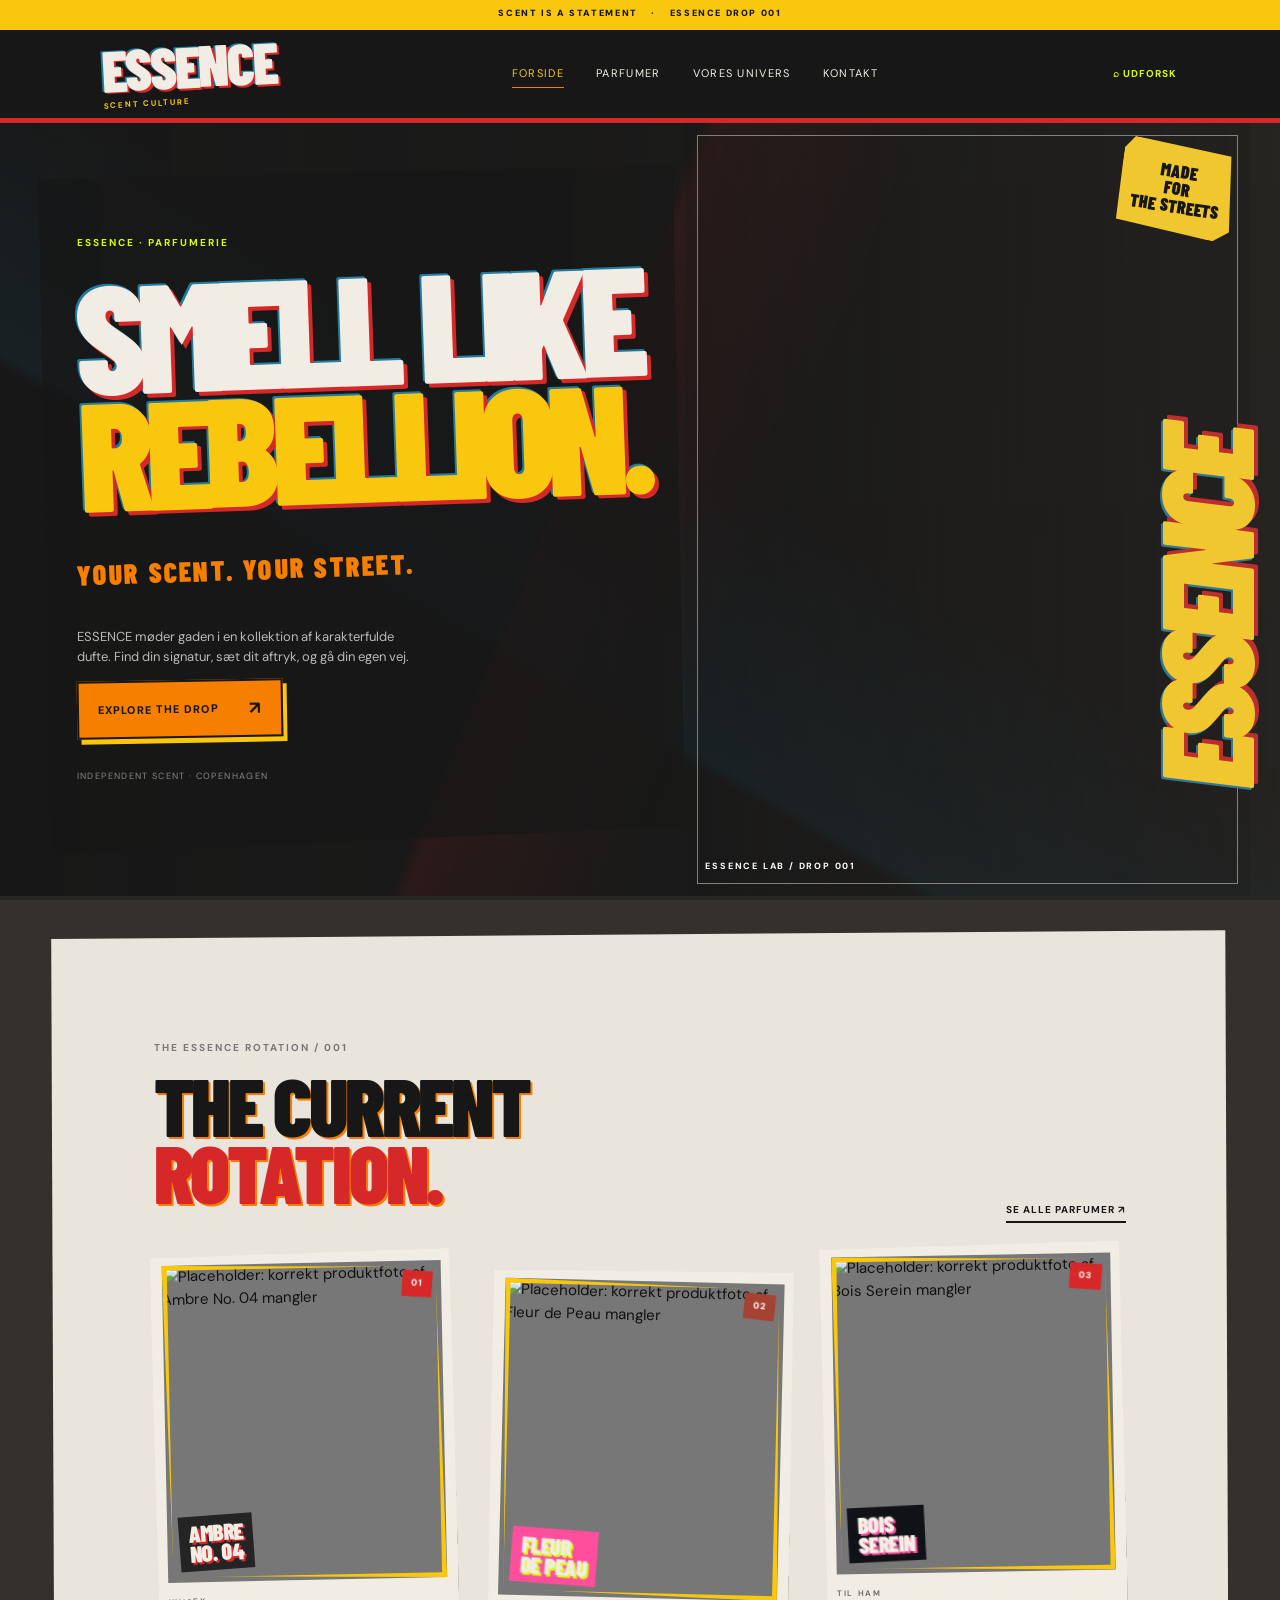
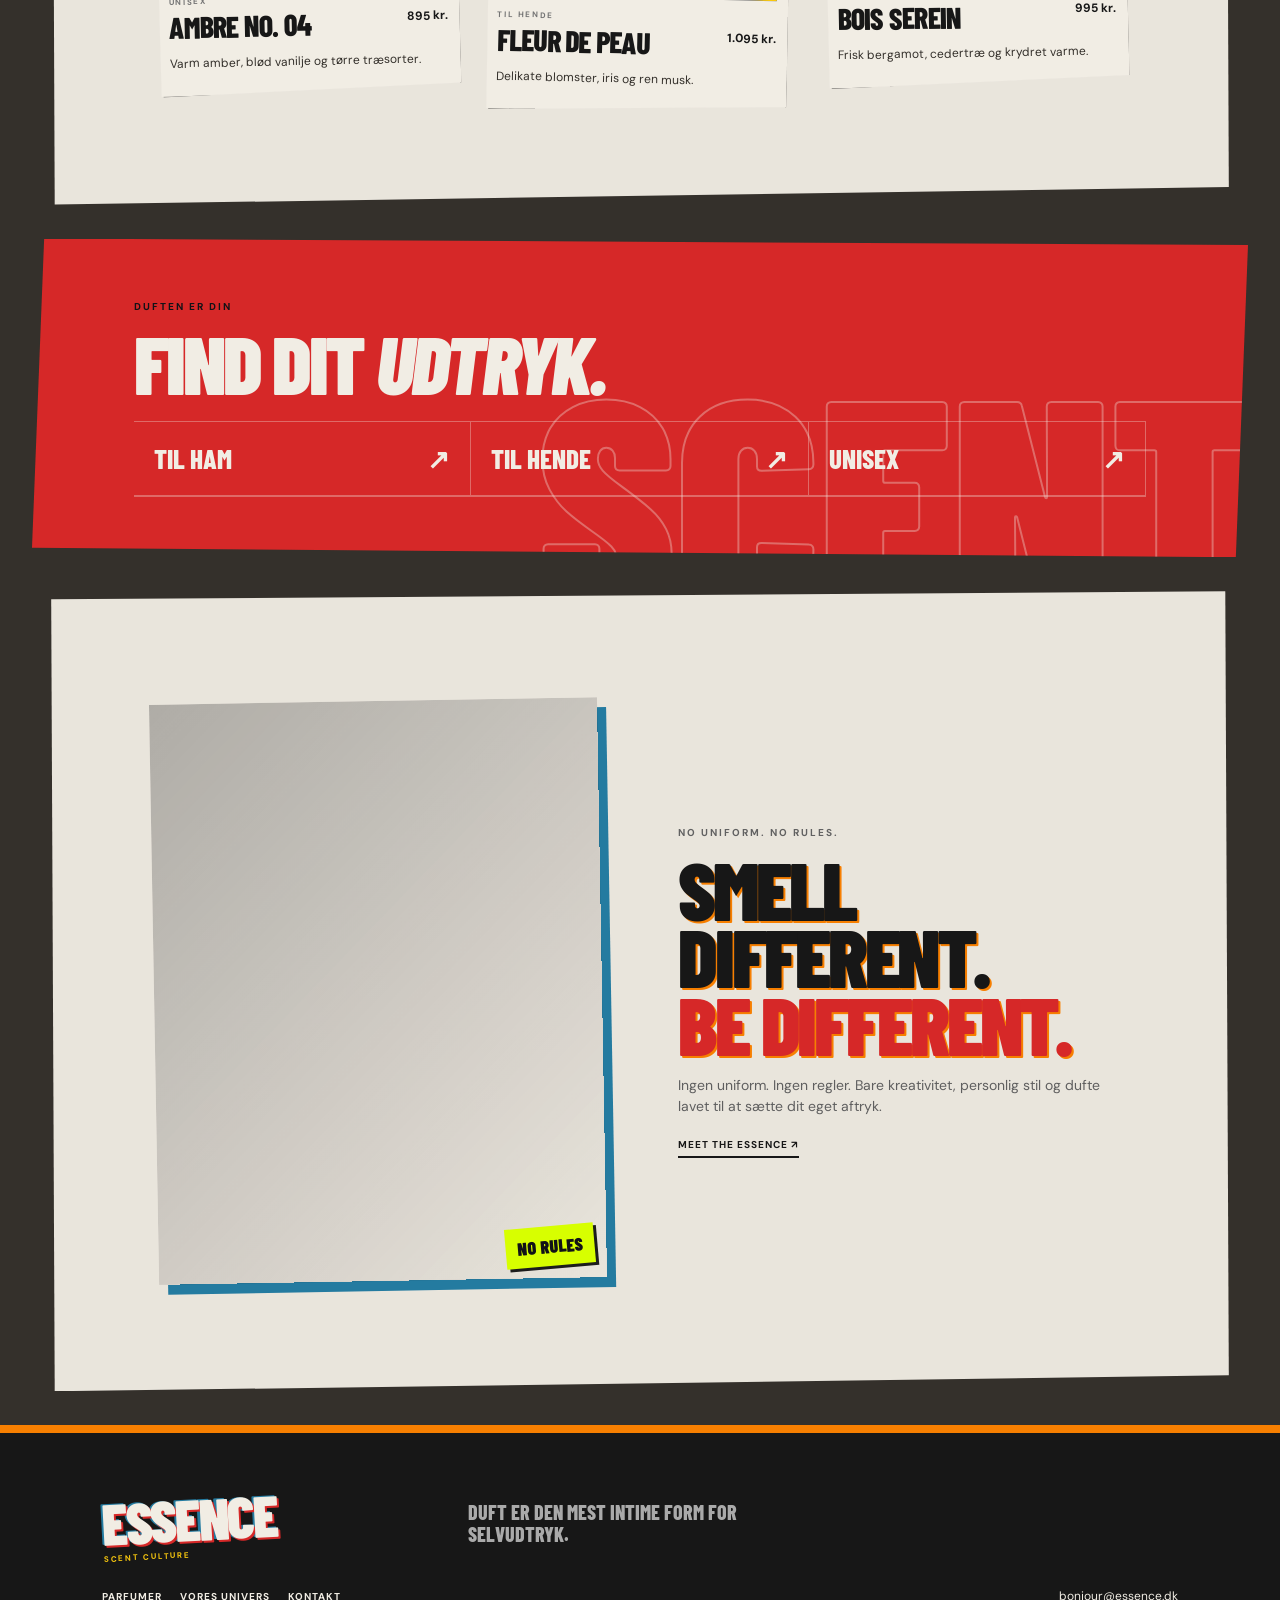
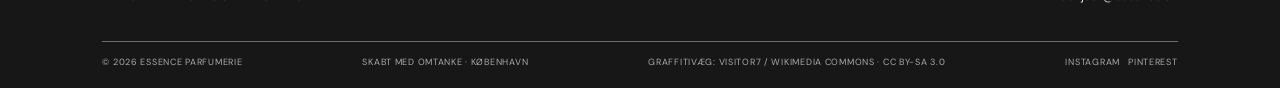
==== index.html @ b345d57f "fuck af tobias" ====
﻿<!doctype html>
<html lang="da">
<head>
  <meta charset="utf-8">
  <meta name="viewport" content="width=device-width, initial-scale=1">
  <meta name="description" content="ESSENCE — nøje udvalgte nicheparfumer til enhver signatur.">
  <title>Find din signaturduft | ESSENCE</title>
  <link rel="preconnect" href="https://fonts.googleapis.com">
  <link rel="preconnect" href="https://fonts.gstatic.com" crossorigin>
  <link href="https://fonts.googleapis.com/css2?family=Barlow+Condensed:wght@500;600;700;800;900&family=DM+Sans:wght@400;500;600;700&display=swap" rel="stylesheet">
  <link rel="stylesheet" href="css/styles.css">
</head>
<body>
<a class="skip-link" href="#main">Fuck af tobias</a>
<div class="announcement">SCENT IS A STATEMENT <span>·</span> ESSENCE DROP 001</div>
<header class="site-header">
  <a class="wordmark" href="index.html" aria-label="ESSENCE – forsiden">ESSENCE<span>SCENT CULTURE</span></a>
  <nav class="main-nav" aria-label="Hovednavigation"><a class="current" aria-current="page" href="index.html">Forside</a><a href="products.html">Parfumer</a><a href="about.html">Vores univers</a><a href="contact.html">Kontakt</a></nav>
  <div class="header-actions"><a href="products.html" aria-label="Se parfumer">⌕ <span class="action-label">Udforsk</span></a></div>
</header>
<main id="main">
  <!-- Hero: ESSENCE og kollektionens signatur. -->
  <section class="hero"><div class="hero-copy"><p class="eyebrow">ESSENCE · PARFUMERIE</p><h1>SMELL LIKE<br><span>REBELLION.</span></h1><p class="hero-kicker">YOUR SCENT. YOUR STREET.</p><p class="hero-description">ESSENCE møder gaden i en kollektion af karakterfulde dufte. Find din signatur, sæt dit aftryk, og gå din egen vej.</p><a class="button" href="products.html">EXPLORE THE DROP <span>↗</span></a><div class="hero-note">INDEPENDENT SCENT · COPENHAGEN</div></div><div class="hero-image" role="img" aria-label="Parfumeflaske i varmt, skulpturelt lys"><span class="image-caption">ESSENCE LAB / DROP 001</span><span class="hero-sticker">MADE<br>FOR<br>THE STREETS</span></div></section>
  <!-- Populære parfumer. -->
  <section class="section featured"><div class="section-heading"><div><p class="eyebrow">THE ESSENCE ROTATION / 001</p><h2>THE CURRENT<br><em>ROTATION.</em></h2></div><a class="text-link" href="products.html">Se alle parfumer ↗</a></div><div class="product-grid">
  <article class="product-card"><a class="product-image" href="products.html#ambre"><img src="https://placehold.co/900x1050/F1EDE4/171717?text=Produktfoto+afventer" alt="Placeholder: korrekt produktfoto af Ambre No. 04 mangler"><span class="image-index">01</span><span class="product-image-name">AMBRE<br>NO. 04</span></a><div class="product-meta"><div><p class="eyebrow">UNISEX</p><h3><a href="products.html#ambre">Ambre No. 04</a></h3></div><span>895 kr.</span></div><p class="product-desc">Varm amber, blød vanilje og tørre træsorter.</p></article>
  <article class="product-card"><a class="product-image" href="products.html#fleur"><img src="https://placehold.co/900x1050/F1EDE4/171717?text=Produktfoto+afventer" alt="Placeholder: korrekt produktfoto af Fleur de Peau mangler"><span class="image-index">02</span><span class="product-image-name">FLEUR<br>DE PEAU</span></a><div class="product-meta"><div><p class="eyebrow">TIL HENDE</p><h3><a href="products.html#fleur">Fleur de Peau</a></h3></div><span>1.095 kr.</span></div><p class="product-desc">Delikate blomster, iris og ren musk.</p></article>
  <article class="product-card"><a class="product-image" href="products.html#bois"><img src="https://placehold.co/900x1050/F1EDE4/171717?text=Produktfoto+afventer" alt="Placeholder: korrekt produktfoto af Bois Serein mangler"><span class="image-index">03</span><span class="product-image-name">BOIS<br>SEREIN</span></a><div class="product-meta"><div><p class="eyebrow">TIL HAM</p><h3><a href="products.html#bois">Bois Serein</a></h3></div><span>995 kr.</span></div><p class="product-desc">Frisk bergamot, cedertræ og krydret varme.</p></article>
  </div></section>
  <!-- Kategorier. -->
  <section class="category-band"><p class="eyebrow">DUFTEN ER DIN</p><h2>Find dit <em>udtryk.</em></h2><div class="category-links"><a href="products.html#til-ham">Til ham <span>↗</span></a><a href="products.html#til-hende">Til hende <span>↗</span></a><a href="products.html#unisex">Unisex <span>↗</span></a></div></section>
  <!-- Brandfortælling. -->
  <section class="story section"><div class="story-image" role="img" aria-label="Sanselige detaljer fra parfumeriets univers"></div><div><p class="eyebrow">NO UNIFORM. NO RULES.</p><h2>SMELL DIFFERENT.<br><em>BE DIFFERENT.</em></h2><p>Ingen uniform. Ingen regler. Bare kreativitet, personlig stil og dufte lavet til at sætte dit eget aftryk.</p><a class="text-link" href="about.html">MEET THE ESSENCE ↗</a></div></section>
</main>
<footer class="site-footer"><div class="footer-top"><a class="wordmark" href="index.html">ESSENCE<span>SCENT CULTURE</span></a><p>Duft er den mest intime form for<br>selvudtryk.</p><nav aria-label="Footer"><a href="products.html">Parfumer</a><a href="about.html">Vores univers</a><a href="contact.html">Kontakt</a></nav><a href="mailto:bonjour@essence.dk">bonjour@essence.dk</a></div><div class="footer-bottom"><span>© 2026 ESSENCE Parfumerie</span><span>Skabt med omtanke · København</span><span>Graffitivæg: Visitor7 / Wikimedia Commons · <a href="https://creativecommons.org/licenses/by-sa/3.0/">CC BY-SA 3.0</a></span><span>Instagram&nbsp;&nbsp; Pinterest</span></div></footer>
</body></html>
---- css/styles.css ----
﻿/* ESSENCE / DROP 001 — urban fragrance culture */
:root{--black:#1c1c1c;--paper:#f1ede4;--lime:#a64232;--concrete:#99958e;--line:#393530;--gutter:6vw;--display:'Barlow Condensed','Arial Narrow',Impact,sans-serif;--body:'DM Sans',Arial,sans-serif}
*{box-sizing:border-box}html{scroll-behavior:smooth}body{margin:0;background:var(--paper);color:var(--black);font:15px/1.55 var(--body);overflow-x:hidden}a{color:inherit;text-decoration:none}a:hover{color:var(--black)}:focus-visible{outline:3px solid #a64232;outline-offset:4px}.skip-link{position:absolute;left:-9999px}.skip-link:focus{left:1rem;top:1rem;background:var(--lime);padding:1rem;z-index:20}.announcement{height:30px;text-align:center;background:var(--lime);color:var(--black);font-size:9px;font-weight:700;letter-spacing:.18em;padding:7px;text-transform:uppercase}.announcement span{padding:0 10px}.site-header{min-height:80px;display:flex;align-items:center;justify-content:space-between;gap:20px;padding:12px var(--gutter);background:var(--black);color:var(--paper);border-bottom:1px solid #ffffff24}.wordmark{font:900 35px/.8 var(--display);letter-spacing:-.04em;color:var(--paper)}.wordmark span{display:block;color:var(--lime);font:700 8px var(--body);letter-spacing:.22em;margin-top:8px}.main-nav{position:absolute;top:110px;left:0;right:0;z-index:5;display:flex;justify-content:center;gap:clamp(12px,4vw,40px);padding:12px 8px;background:var(--black);font-size:10px;text-transform:uppercase;letter-spacing:.12em}.main-nav a{color:var(--paper);padding:5px 0;border-bottom:1px solid transparent}.main-nav a:hover,.main-nav .current{color:var(--lime);border-color:var(--lime)}.header-actions{font-size:10px;font-weight:700;letter-spacing:.1em;text-transform:uppercase}.header-actions a{color:var(--lime)}.hero{min-height:0;display:grid;grid-template-columns:1fr;background:var(--black);color:var(--paper);padding-top:42px}.hero-copy{position:relative;z-index:1;padding:48px var(--gutter) 55px;display:flex;align-items:flex-start;flex-direction:column;justify-content:center}.eyebrow{font-size:10px;font-weight:700;letter-spacing:.2em;color:#616161;margin:0 0 15px;text-transform:uppercase}.hero .eyebrow{color:var(--lime)}.hero h1,.page-intro h1{font:900 clamp(76px,17vw,160px)/.76 var(--display);letter-spacing:-.055em;margin:0 0 24px;text-transform:uppercase}.hero h1 span{color:var(--lime)}.hero-kicker{font-size:clamp(15px,3vw,23px);font-weight:800;letter-spacing:.08em;color:var(--lime)}.hero-description{max-width:350px;color:#b9b9b9;font-size:13px}.button{display:inline-flex;align-items:center;justify-content:space-between;gap:30px;background:var(--lime);color:var(--black);padding:15px 19px;border:2px solid var(--lime);font:800 11px var(--body);letter-spacing:.1em;text-transform:uppercase;cursor:pointer;transition:transform .2s,box-shadow .2s}.button:hover{color:var(--black);transform:translate(-3px,-3px);box-shadow:5px 5px 0 var(--paper)}.button span{font-size:18px}.hero-note{margin-top:32px;color:#888;font-size:9px;letter-spacing:.15em;text-transform:uppercase}.hero-image{min-height:440px;position:relative;background:linear-gradient(0deg,#1119,#1110 55%),url('https://images.unsplash.com/photo-1594035910387-fea47794261f?auto=format&fit=crop&w=1400&q=90') center 48%/cover}.hero-image:before{content:'';position:absolute;inset:10px;border:1px solid #f2f0ea6b;pointer-events:none}.hero-image:after{content:'ESSENCE';position:absolute;right:-4px;top:40%;font:900 clamp(48px,12vw,130px)/.8 var(--display);color:#c6ff00b3;writing-mode:vertical-rl;transform:rotate(180deg);letter-spacing:-.06em}.image-caption{position:absolute;bottom:24px;left:20px;color:white;font:700 9px var(--body);letter-spacing:.2em}.hero-sticker{position:absolute;left:20px;top:20px;display:grid;place-content:center;width:76px;height:76px;border-radius:50%;background:var(--lime);color:var(--paper);font:900 13px/.95 var(--display);text-align:center;transform:rotate(-12deg);box-shadow:4px 5px 0 #1c1c1c}.section{padding:75px var(--gutter)}.section-heading{display:flex;justify-content:space-between;align-items:end;margin-bottom:28px;gap:18px}.section-heading h2,h2{font:900 clamp(42px,9vw,82px)/.82 var(--display);letter-spacing:-.04em;margin:0 0 18px;text-transform:uppercase}.section-heading h2 em,.story h2 em,.page-intro h1 em{font-style:normal;color:var(--lime)}.section-heading .eyebrow{color:#777}.text-link{display:inline-block;border:0;border-bottom:2px solid var(--black);padding:5px 0;font:700 10px var(--body);letter-spacing:.1em;text-transform:uppercase}.text-link:hover{border-color:var(--lime);box-shadow:0 2px var(--lime)}.product-grid{display:grid;grid-template-columns:1fr;gap:30px}.product-card{position:relative;min-width:0}.product-card:nth-child(2){transform:none}.product-image{display:block;position:relative;overflow:hidden;background:#dedbd3;aspect-ratio:.86}.product-image:after{content:'';position:absolute;inset:0;border:0 solid var(--lime);transition:border-width .2s;pointer-events:none}.product-image img{width:100%;height:100%;display:block;object-fit:cover;filter:saturate(.78);transition:transform .5s,filter .4s}.product-image:hover img{transform:scale(1.045) rotate(-1deg);filter:saturate(1.1)}.product-image:hover:after{border-width:5px}.image-index{position:absolute;z-index:1;top:12px;left:12px;color:var(--black);background:var(--lime);font-size:9px;font-weight:800;padding:6px 9px;letter-spacing:.12em}.product-meta{display:flex;justify-content:space-between;align-items:center;padding-top:13px;gap:10px}.product-meta .eyebrow{margin:0;color:#737373;font-size:8px}.product-meta h3{font:800 27px/.95 var(--display);text-transform:uppercase;margin:5px 0}.product-meta>span{font-size:12px;font-weight:700;white-space:nowrap}.product-desc{font-size:12px;color:#646464;margin:8px 0}.category-band{text-align:left;background:var(--lime);padding:60px var(--gutter);position:relative;overflow:hidden}.category-band:after{content:'SCENT';position:absolute;right:-12px;bottom:-55px;font:900 clamp(100px,27vw,300px)/.8 var(--display);color:#1110; -webkit-text-stroke:2px #1112;pointer-events:none}.category-band .eyebrow{color:#343434}.category-band h2{position:relative;z-index:1}.category-links{position:relative;z-index:1;display:grid;grid-template-columns:1fr;gap:0;margin-top:25px;border-top:1px solid #1115}.category-links a{background:transparent;border-bottom:1px solid #1115;padding:14px 3px;display:flex;justify-content:space-between;font:800 27px var(--display);text-transform:uppercase;transition:padding .2s}.category-links a:hover{padding-left:13px;color:var(--black)}.story{display:grid;grid-template-columns:1fr;gap:30px;align-items:center;background:var(--paper)}.story-image{min-height:330px;background:linear-gradient(135deg,#1114,#1110),url('https://images.unsplash.com/photo-1595425970377-c9703cf48b6d?auto=format&fit=crop&w=1100&q=85') center/cover;position:relative}.story-image:after{content:'NO RULES';position:absolute;bottom:12px;right:12px;background:var(--lime);padding:9px 12px;font:900 18px var(--display);transform:rotate(-4deg)}.story h2{max-width:600px}.story p:not(.eyebrow){max-width:480px;color:#5f5f5f;font-size:14px}.site-footer{background:var(--black);color:var(--paper);padding:48px var(--gutter) 18px;border-top:5px solid var(--lime);position:relative;overflow:hidden}.footer-top{display:grid;gap:22px}.footer-top .wordmark{font-size:58px}.footer-top>p{color:#aaa;font:800 20px/1.1 var(--display);text-transform:uppercase}.footer-top nav{display:flex;gap:18px;flex-wrap:wrap;font-size:10px;font-weight:700;letter-spacing:.1em;text-transform:uppercase}.footer-top nav a:hover,.footer-top>a:last-child:hover{color:var(--lime)}.footer-top>a:last-child{font-size:12px}.footer-bottom{border-top:1px solid #ffffff30;margin-top:35px;padding-top:14px;display:flex;justify-content:space-between;gap:10px;flex-wrap:wrap;color:#aaa;font-size:9px;letter-spacing:.08em;text-transform:uppercase}.page-intro{text-align:left;background:var(--black);color:var(--paper);padding:72px var(--gutter) 50px}.page-intro .eyebrow{color:var(--lime)}.page-intro h1{font-size:clamp(64px,13vw,120px);margin:0 0 17px}.page-intro>p:last-child{color:#b7b7b7}.catalog{padding-top:28px}.contact-layout{display:grid;grid-template-columns:1fr;gap:35px}.contact-info h2{margin-bottom:25px}.contact-info p{font-size:13px}.contact-info a:hover{background:var(--lime);color:var(--black)}.contact-form{display:grid;gap:10px}.contact-form label{font-size:10px;font-weight:700;letter-spacing:.1em;text-transform:uppercase}.contact-form input,.contact-form select,.contact-form textarea{width:100%;border:1px solid #aaa;background:transparent;padding:12px;font:13px var(--body);color:var(--black);min-height:44px}.contact-form :focus-visible{outline:2px solid var(--black);border-color:var(--black)}.fine-print{font-size:10px;color:#777;margin-top:12px}
@media(min-width:650px){.site-header{min-height:92px}.main-nav{position:static;display:flex;gap:clamp(14px,3vw,32px);padding:0;background:none;font-size:11px}.header-actions{min-width:65px}.hero{grid-template-columns:1.02fr .98fr;padding-top:0;min-height:620px}.hero-copy{padding:70px 2vw 70px var(--gutter)}.hero-image{min-height:620px}.product-grid{grid-template-columns:repeat(2,minmax(0,1fr));gap:38px 24px}.product-card:nth-child(2){transform:translateY(38px)}.featured{padding-bottom:115px}.story{grid-template-columns:1fr 1fr;gap:6vw}.story-image{min-height:460px}.category-links{grid-template-columns:repeat(3,1fr);border-bottom:1px solid #1115}.category-links a{border-right:1px solid #1115;padding:20px}.category-links a:hover{padding-left:20px;padding-top:28px}.footer-top{grid-template-columns:1fr 1fr 1fr;align-items:center}.footer-top>p{grid-column:2}.footer-top nav{grid-column:1 / 3}.footer-top>a:last-child{grid-column:3;grid-row:2;text-align:right}.contact-layout{grid-template-columns:.8fr 1.2fr;gap:7vw}}
@media(min-width:1000px){:root{--gutter:8vw}.hero{min-height:720px;grid-template-columns:1.1fr .9fr}.hero-image{min-height:720px}.hero h1{font-size:clamp(150px,18vw,245px)}.product-grid{grid-template-columns:repeat(3,minmax(0,1fr));gap:45px 30px}.product-card:nth-child(2){transform:translateY(55px)}.featured{padding-bottom:155px}.section{padding-top:110px;padding-bottom:110px}.story-image{min-height:580px}.page-intro{padding-top:95px}}
@media(prefers-reduced-motion:reduce){*,*::before,*::after{scroll-behavior:auto!important;transition:none!important}}

/* Urban print treatment: warm ink, pasted-paper layers and restrained marks. */
body{background-color:var(--paper);background-image:radial-gradient(#1c1c1c0c .7px,transparent .7px);background-size:5px 5px}
.announcement{background:var(--black);color:var(--paper);border-bottom:3px solid var(--lime)}
.site-header{border-bottom:1px solid #f1ede433}
.wordmark span,.main-nav a:hover,.main-nav .current,.header-actions a{color:#c7775e}
.main-nav a:hover,.main-nav .current{border-color:#c7775e}
.hero{background:#1c1c1c;color:var(--paper);position:relative}
.hero:before{content:"";position:absolute;inset:0;pointer-events:none;opacity:.13;background-image:repeating-linear-gradient(0deg,transparent 0 4px,#f1ede4 5px,transparent 6px)}
.hero-copy{z-index:1}.hero h1 span{color:#c7775e}.hero .eyebrow,.hero-kicker{color:#c7775e}
.hero-image{background-image:linear-gradient(0deg,#1c1c1c70,#1c1c1c05 55%),url('https://images.unsplash.com/photo-1594035910387-fea47794261f?auto=format&fit=crop&w=1400&q=90');filter:saturate(.72)}
.hero-image:before{inset:12px;border:1px solid #f1ede47a}.hero-image:after{color:#f1ede4a8;text-shadow:3px 3px 0 #a64232}
.button{background:var(--lime);border-color:var(--lime);color:var(--paper);box-shadow:4px 4px 0 #f1ede4}.button:hover{box-shadow:7px 7px 0 #73765a}
.hero-sticker{background:#73765a;color:#f1ede4;border-radius:2px;clip-path:polygon(4% 0,96% 4%,100% 95%,3% 100%)}
.section-heading h2 em,.story h2 em,.page-intro h1 em{color:var(--lime)}
.product-image{background:#d7d0c4;box-shadow:5px 6px 0 #1c1c1c18}.product-image:after{border-color:var(--lime)}
.product-image img{filter:saturate(.72) contrast(1.02)}.image-index{background:#73765a;color:#fff}
.product-card:nth-child(2) .image-index{background:#a64232}.product-meta h3{letter-spacing:-.025em}
.category-band{background:#73765a;color:#f1ede4}.category-band .eyebrow{color:#eee8db}.category-links{border-color:#f1ede455}.category-links a{border-color:#f1ede455}.category-band:after{-webkit-text-stroke:2px #f1ede42a}
.story-image{box-shadow:8px 8px 0 #a64232}.story-image:after{background:#a64232;color:#f1ede4;box-shadow:3px 3px 0 #1c1c1c}
.site-footer{border-top:5px solid #a64232}.page-intro{background:#1c1c1c}.page-intro .eyebrow{color:#c7775e}
.contact-form input,.contact-form select,.contact-form textarea{background:#f8f5ef;border-color:#99958e}.contact-form :focus-visible{outline-color:#a64232;border-color:#a64232}
@media(min-width:650px){.product-card:nth-child(2){transform:translateY(38px) rotate(1deg)}.product-card:nth-child(3){transform:translateY(-12px) rotate(-.6deg)}}

/* Graffiti-inspireret duftunivers med tydelige navne på produktbillederne. */
:root{--black:#111217;--paper:#f5f1e8;--lime:#d7ff00;--concrete:#8f929b;--line:#353640}
.announcement{background:#d7ff00;color:#111217;border:0;font-weight:900}
.wordmark span,.main-nav a:hover,.main-nav .current,.header-actions a,.hero h1 span,.hero .eyebrow,.hero-kicker,.page-intro .eyebrow{color:#d7ff00}
.main-nav a:hover,.main-nav .current{border-color:#d7ff00}
.button{background:#d7ff00;border-color:#d7ff00;color:#111217;box-shadow:5px 5px 0 #ff4e9b}
.button:hover{color:#111217;box-shadow:7px 7px 0 #ff4e9b}
.hero-image:after{color:#d7ff00b8;text-shadow:4px 4px 0 #ff4e9b}
.hero-sticker{background:#ff4e9b;color:#111217;clip-path:polygon(8% 0,92% 6%,100% 88%,87% 100%,2% 92%,0 14%);border-radius:0}
.product-image{box-shadow:6px 6px 0 #d7ff00}
.product-image-name{position:absolute;z-index:2;left:12px;bottom:14px;max-width:88%;padding:5px 10px 3px;background:#d7ff00;color:#111217;font:900 clamp(22px,4vw,38px)/.86 var(--display);letter-spacing:-.025em;transform:rotate(-4deg);text-shadow:2px 2px 0 #ff4e9b}
.product-card:nth-child(2) .product-image-name{background:#ff4e9b;text-shadow:2px 2px 0 #d7ff00;transform:rotate(3deg)}
.product-card:nth-child(3) .product-image-name{background:#111217;color:#f5f1e8;text-shadow:2px 2px 0 #ff4e9b;transform:rotate(-2deg)}
.product-card:nth-child(4) .product-image-name{background:#ff4e9b;color:#111217;text-shadow:2px 2px 0 #d7ff00}
.image-index{background:#d7ff00;color:#111217}
.category-band{background:#ff4e9b;color:#111217}
.category-band .eyebrow{color:#111217}
.story-image{box-shadow:8px 8px 0 #d7ff00}
.story-image:after{background:#d7ff00;color:#111217}
.site-footer{border-color:#d7ff00}
.contact-form :focus-visible{outline-color:#ff4e9b;border-color:#ff4e9b}

/* Graffiti wall campaign layer — full photographic wall, never a tiled texture. */
:root{--black:#171717;--paper:#f1ede4;--lime:#d62828;--concrete:#777;--line:#444;--spray-blue:#247ba0;--spray-orange:#f77f00;--spray-yellow:#f9c80e}
body{background:#34302b url('https://commons.wikimedia.org/wiki/Special:FilePath/Graffiti_on_a_Brick_Wall.jpg') center top/cover fixed no-repeat;color:#171717}
body:before{content:"";position:fixed;inset:0;z-index:-1;background:linear-gradient(#17171757,#17171768);pointer-events:none}
.announcement{background:#f9c80e;color:#171717;border:0;font-weight:900}
.site-header{background:#171717ed;border-bottom:5px solid #d62828}
.wordmark{font-size:clamp(38px,5vw,58px);color:#f1ede4;text-shadow:2px 2px #d62828,-2px -1px #247ba0;transform:rotate(-3deg)}
.wordmark span{color:#f9c80e;text-shadow:none}.main-nav a:hover,.main-nav .current{color:#f9c80e;border-color:#f77f00}
.hero{background:linear-gradient(90deg,#171717eF 0%,#171717c9 54%,#17171725 100%),url('https://commons.wikimedia.org/wiki/Special:FilePath/Graffiti_on_a_Brick_Wall.jpg') center/cover;color:#f1ede4;min-height:670px;padding:0}
.hero:before{inset:0;opacity:.36;background:linear-gradient(112deg,transparent 44%,#d6282845 45%,transparent 59%),linear-gradient(30deg,transparent 35%,#247ba044 36%,transparent 56%)}
.hero-copy{padding:60px var(--gutter);background:#171717bd;max-width:720px;clip-path:polygon(0 2%,98% 0,100% 96%,2% 100%)}
.hero h1{font-size:clamp(76px,13vw,154px);text-shadow:4px 4px #d62828,-2px -2px #247ba0;transform:rotate(-2deg)}
.hero h1 span{color:#f9c80e}.hero-kicker{font:900 clamp(18px,3vw,28px) var(--display);color:#f77f00;transform:rotate(-2deg)}
.hero-image{background-image:linear-gradient(#17171732,#17171732),url('https://images.unsplash.com/photo-1594035910387-fea47794261f?auto=format&fit=crop&w=1400&q=90');filter:saturate(.82);min-height:420px}
.hero-image:after{content:'ESSENCE';color:#f9c80e;text-shadow:4px 4px #d62828,-2px -2px #247ba0;font-style:italic}
.hero-sticker{width:116px;height:92px;left:auto;right:15px;top:20px;background:#f9c80e;color:#171717;transform:rotate(9deg);font-size:18px;box-shadow:5px 6px 0 #d62828}
.button{background:#f77f00;border-color:#171717;color:#171717;box-shadow:4px 5px 0 #f9c80e;transform:rotate(-1deg)}.button:hover{color:#171717;box-shadow:7px 8px 0 #247ba0}
.section{background:#f1ede4f5;margin:24px 2.5vw;padding-left:var(--gutter);padding-right:var(--gutter);box-shadow:8px 10px 0 #1717178c;clip-path:polygon(0 1%,99.7% 0,100% 98%,.3% 100%)}
.section-heading h2,.story h2,.page-intro h1{ text-shadow:2px 2px #f77f00}.section-heading h2 em,.story h2 em,.page-intro h1 em{color:#d62828}
.product-grid{gap:34px 26px}.product-card{background:#f1ede4;padding:12px 12px 16px;box-shadow:5px 7px 0 #171717a8;clip-path:polygon(0 1%,99% 0,100% 98%,1% 100%)}
.product-card:nth-child(odd){transform:rotate(-1.2deg)}.product-card:nth-child(even){transform:rotate(1.5deg)}
.product-card:nth-child(2){background:#f1ede4}.product-image{box-shadow:none;aspect-ratio:.88;background:#777}.product-image:after{border:5px solid #f9c80e;clip-path:polygon(0 0,98% 2%,100% 100%,2% 98%)}
.product-image img{filter:saturate(.88) contrast(1.06)}.image-index{top:10px;left:auto;right:9px;background:#d62828;color:white;transform:rotate(5deg);font-size:9px}
.product-image-name{position:absolute;z-index:2;left:12px;bottom:12px;color:#f1ede4;background:#171717db;padding:8px 10px;font:900 23px/.85 var(--display);transform:rotate(-3deg);text-shadow:2px 2px #d62828}
.product-meta h3{font-size:30px}.product-desc,.fine-print{color:#34302b}
.category-band{margin:24px 2.5vw;background:#d62828;color:#f1ede4;clip-path:polygon(1% 0,100% 2%,99% 100%,0 97%)}.category-band:after{color:transparent;-webkit-text-stroke:2px #f1ede457}
.story-image{box-shadow:9px 10px 0 #247ba0;transform:rotate(-1deg)}
.page-intro{background:linear-gradient(90deg,#171717eF,#1717179e),url('https://commons.wikimedia.org/wiki/Special:FilePath/Graffiti_on_a_Brick_Wall.jpg') center/cover;padding:78px var(--gutter)}.page-intro .eyebrow{color:#f9c80e}
.catalog{background:transparent;box-shadow:none;clip-path:none}.catalog .product-card{margin-bottom:10px}
.contact-layout{background:transparent;box-shadow:none;clip-path:none}.contact-info,.contact-form{background:#f1ede4;padding:24px;box-shadow:7px 8px 0 #d62828;transform:rotate(-.6deg)}.contact-form{transform:rotate(.5deg)}
.site-footer{background:#171717;color:#f1ede4;border-top:8px solid #f77f00}.footer-top .wordmark{display:inline-block}.footer-bottom{border-color:#f1ede466}
@media(min-width:650px){.hero{grid-template-columns:1.05fr .95fr}.hero-copy{margin:42px 0 42px 3vw}.product-card:nth-child(2){transform:rotate(1.4deg) translateY(18px)}.product-card:nth-child(3){transform:rotate(-1deg) translateY(-8px)}}
@media(min-width:1000px){.hero{min-height:760px}.hero-copy{padding:70px 3vw}.section{margin:34px 4vw}.catalog{margin:20px 0;background:transparent}.contact-layout{margin:24px 4vw}.product-grid{gap:42px 32px}}
@media(max-width:649px){body{background-attachment:scroll}.hero{padding-top:20px}.hero-copy{margin:12px;padding:38px 7vw}.hero-image{min-height:370px}.section{margin:14px 3vw;padding-top:50px;padding-bottom:50px}}
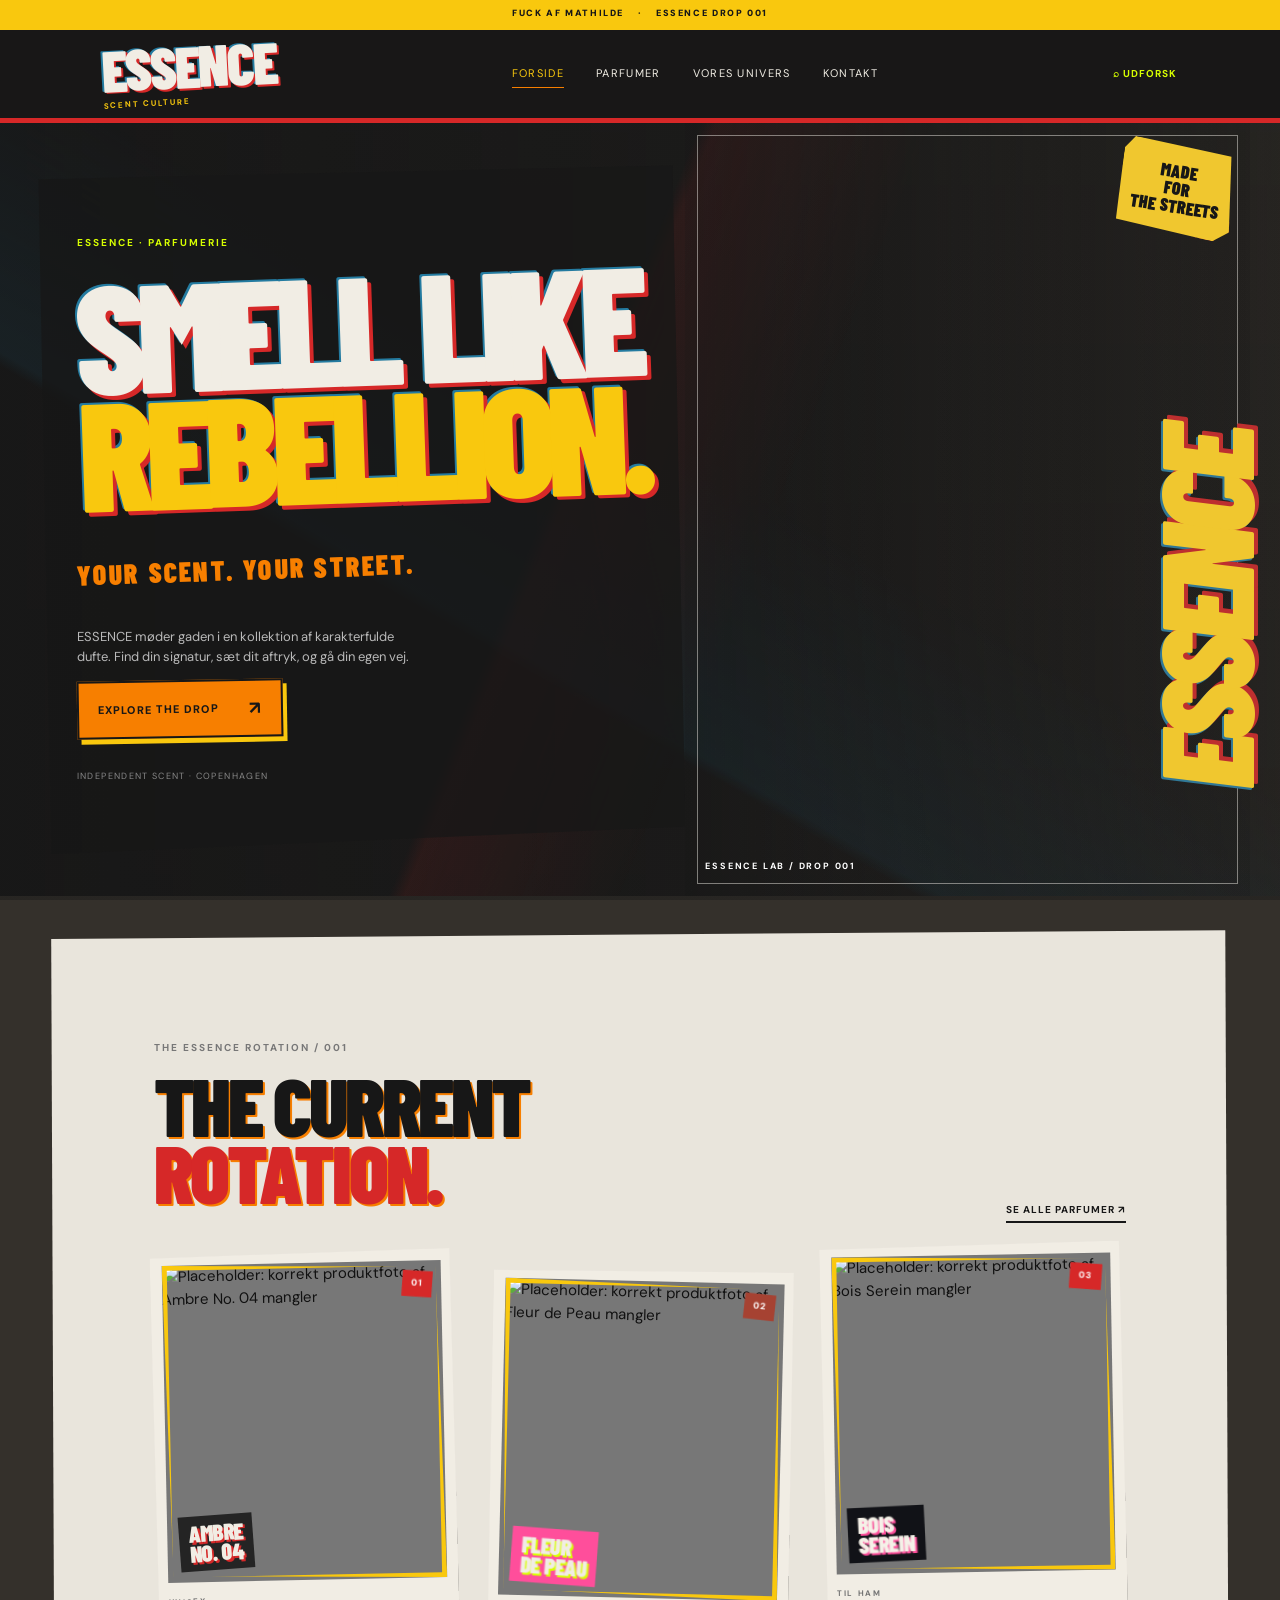
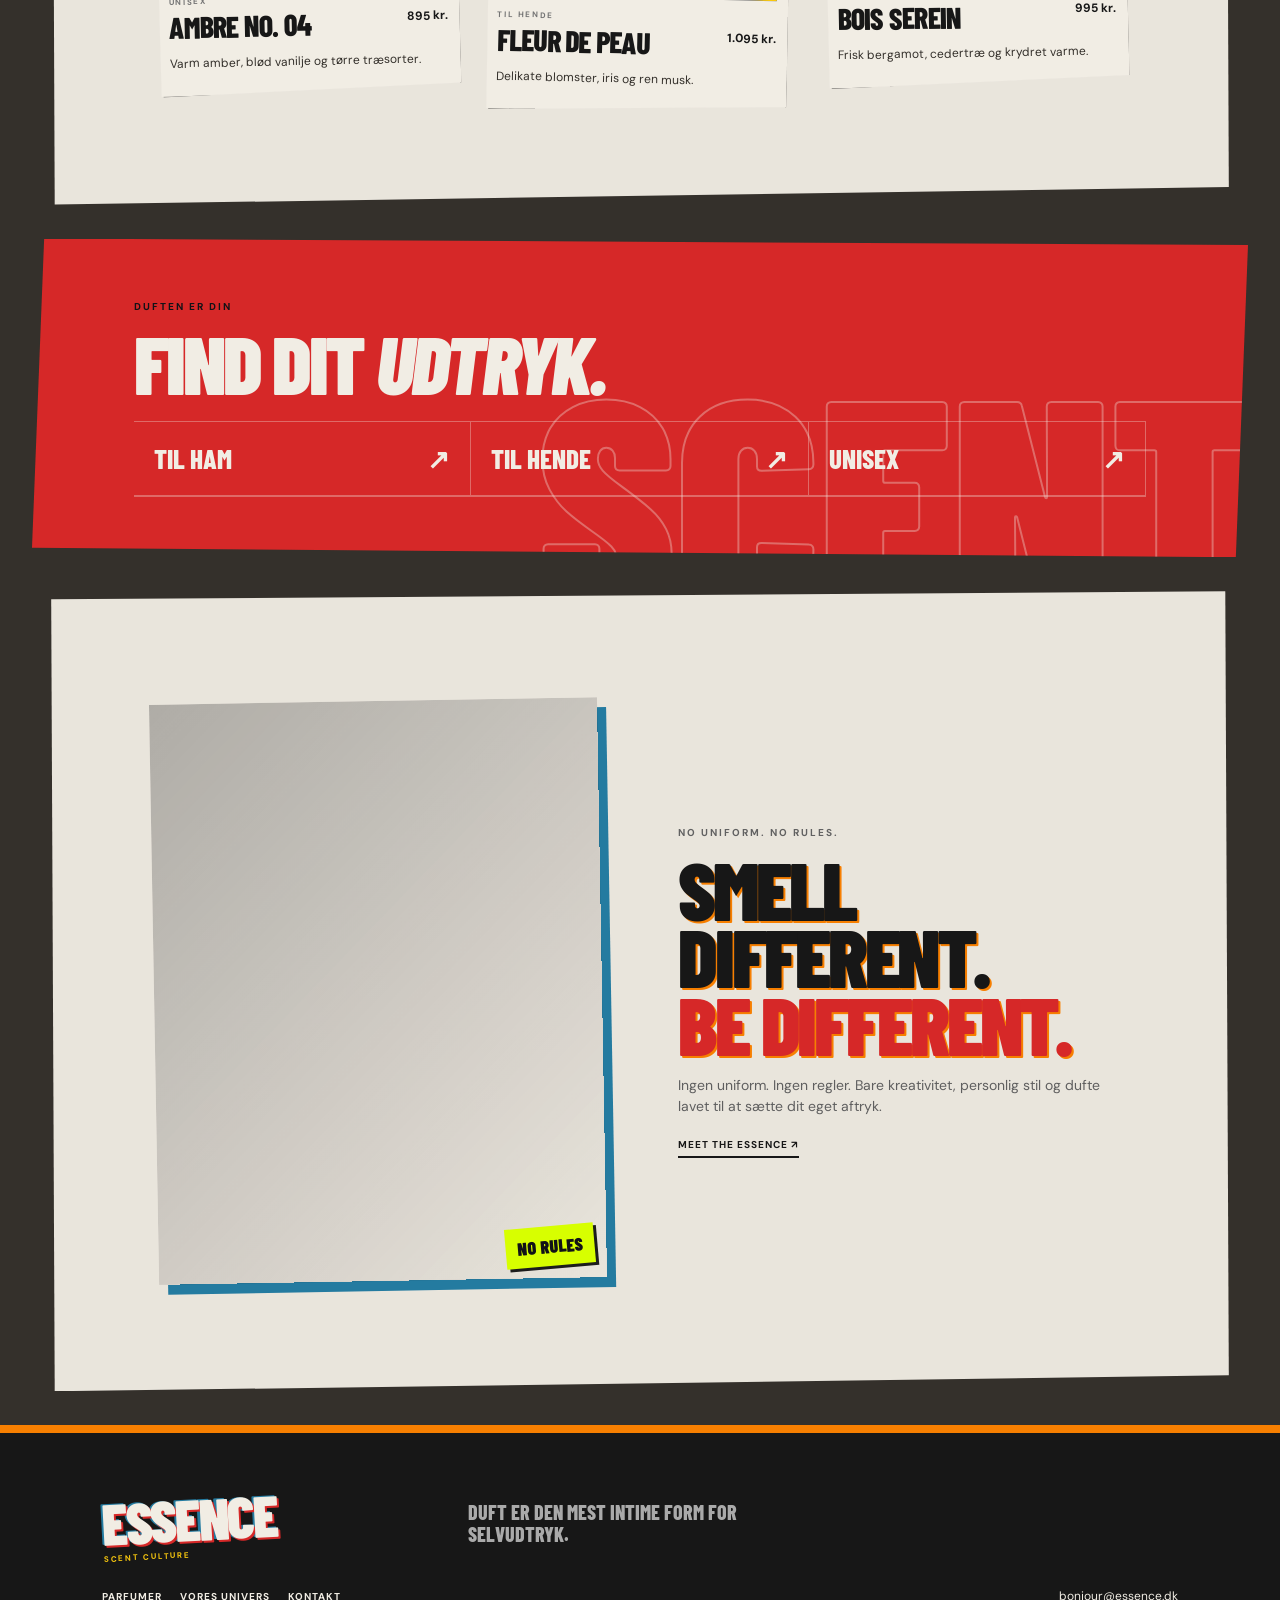
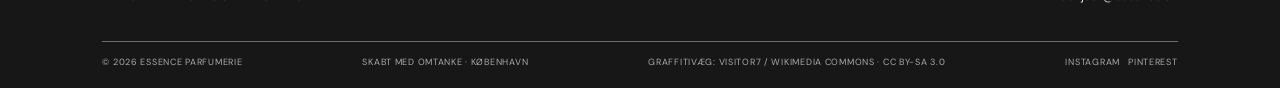
==== commit b698ac0d: "fuck af mathilde" ====
--- a/index.html
+++ b/index.html
@@ -11,8 +11,8 @@
   <link rel="stylesheet" href="css/styles.css">
 </head>
 <body>
-<a class="skip-link" href="#main">Fuck af tobias</a>
-<div class="announcement">SCENT IS A STATEMENT <span>·</span> ESSENCE DROP 001</div>
+<a class="skip-link" href="#main">Fuck af mathilde</a>
+<div class="announcement">Fuck af mathilde <span>·</span> ESSENCE DROP 001</div>
 <header class="site-header">
   <a class="wordmark" href="index.html" aria-label="ESSENCE – forsiden">ESSENCE<span>SCENT CULTURE</span></a>
   <nav class="main-nav" aria-label="Hovednavigation"><a class="current" aria-current="page" href="index.html">Forside</a><a href="products.html">Parfumer</a><a href="about.html">Vores univers</a><a href="contact.html">Kontakt</a></nav>
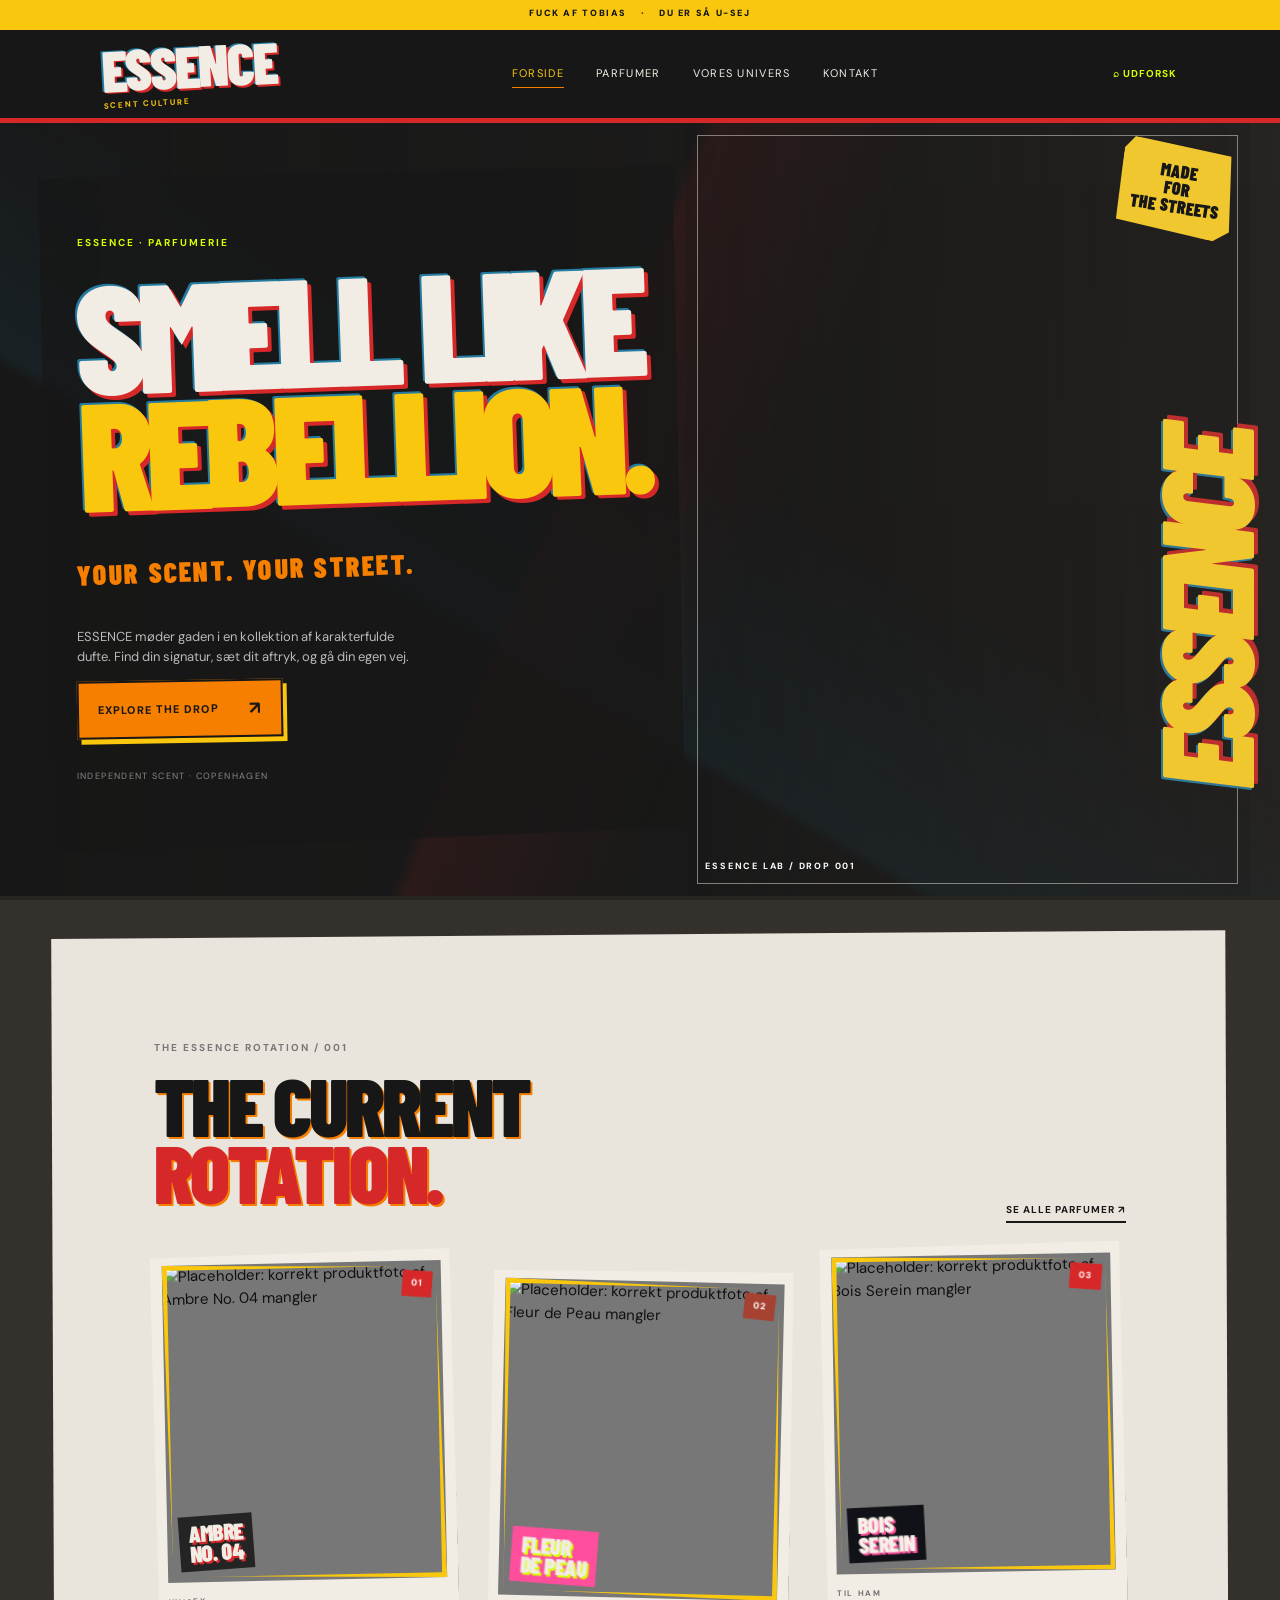
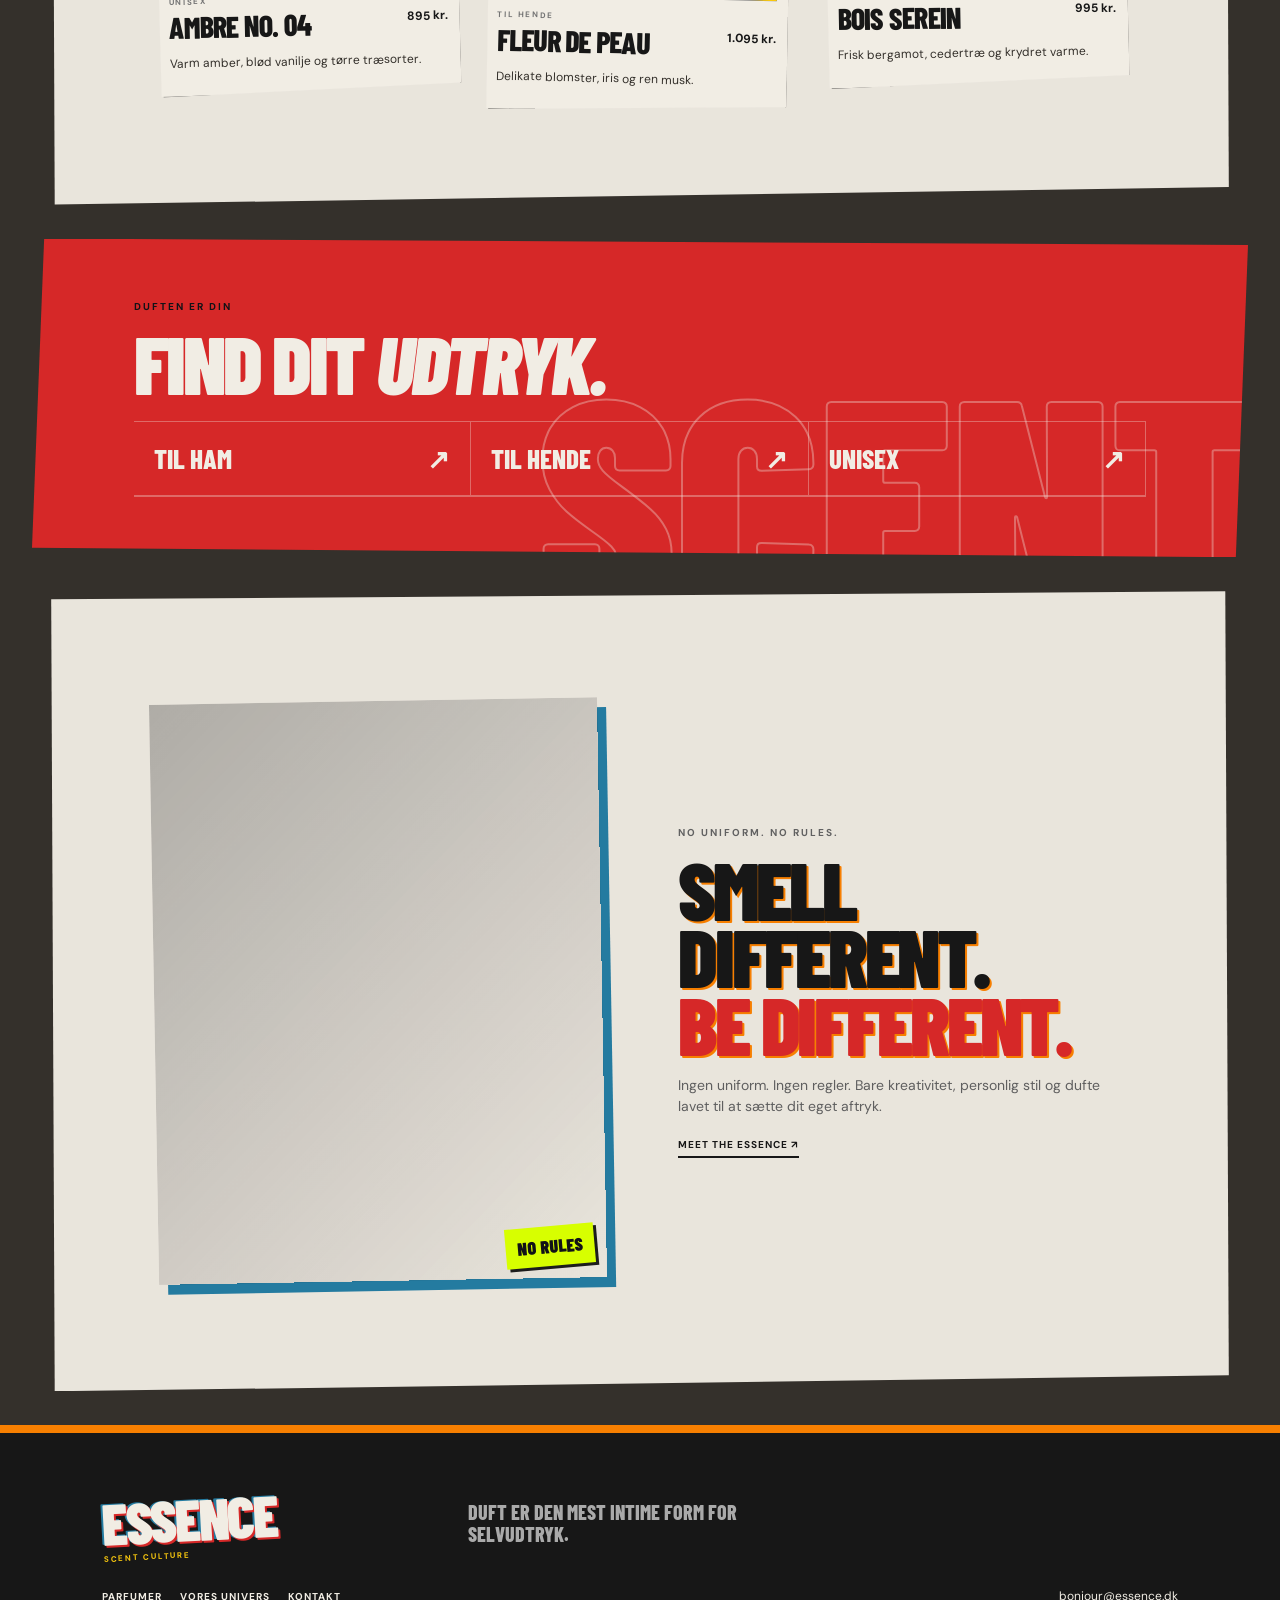
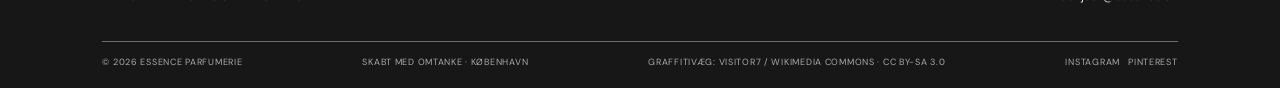
==== commit 1e74c30c: "MEGA SEJ TEKST" ====
--- a/index.html
+++ b/index.html
@@ -11,8 +11,8 @@
   <link rel="stylesheet" href="css/styles.css">
 </head>
 <body>
-<a class="skip-link" href="#main">Fuck af mathilde</a>
-<div class="announcement">Fuck af mathilde <span>·</span> ESSENCE DROP 001</div>
+<a class="skip-link" href="#main">Fuck af tobias</a>
+<div class="announcement">FUCK AF TOBIAS <span>·</span> DU ER SÅ U-SEJ</div>
 <header class="site-header">
   <a class="wordmark" href="index.html" aria-label="ESSENCE – forsiden">ESSENCE<span>SCENT CULTURE</span></a>
   <nav class="main-nav" aria-label="Hovednavigation"><a class="current" aria-current="page" href="index.html">Forside</a><a href="products.html">Parfumer</a><a href="about.html">Vores univers</a><a href="contact.html">Kontakt</a></nav>
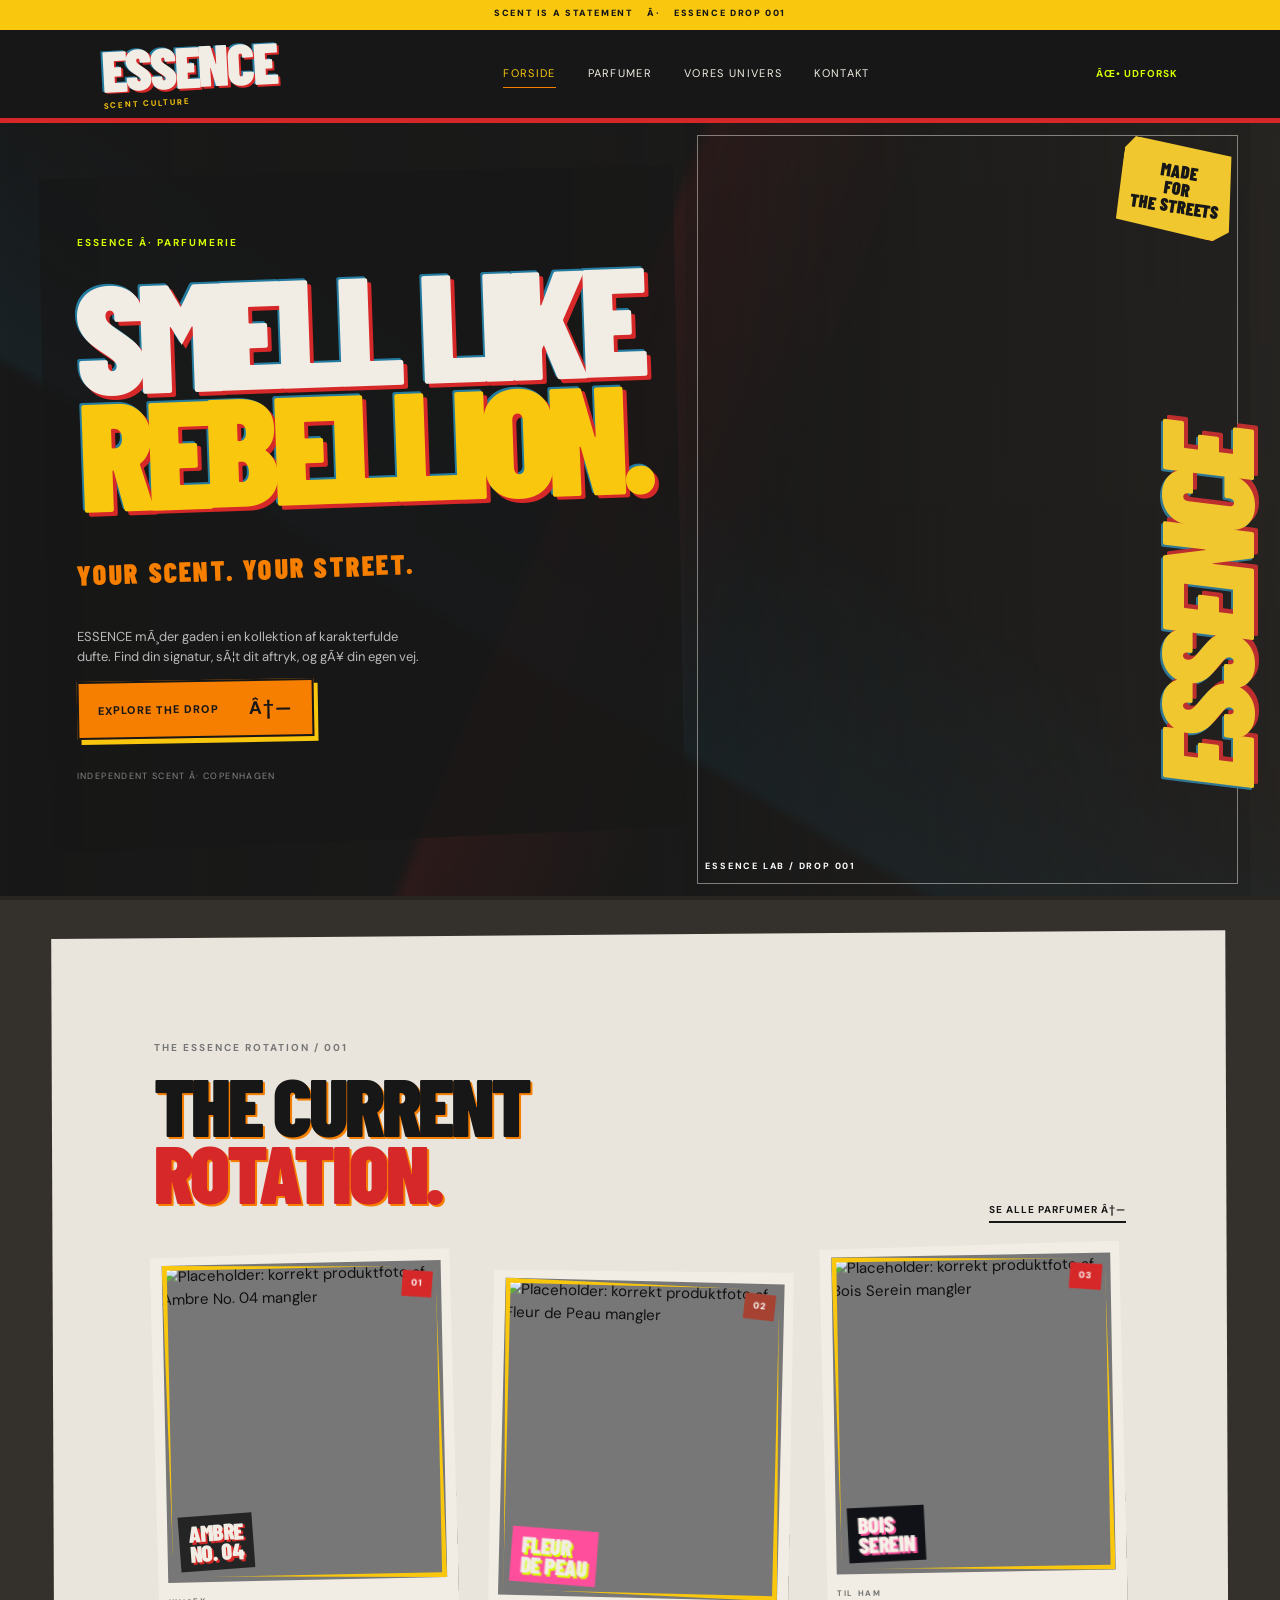
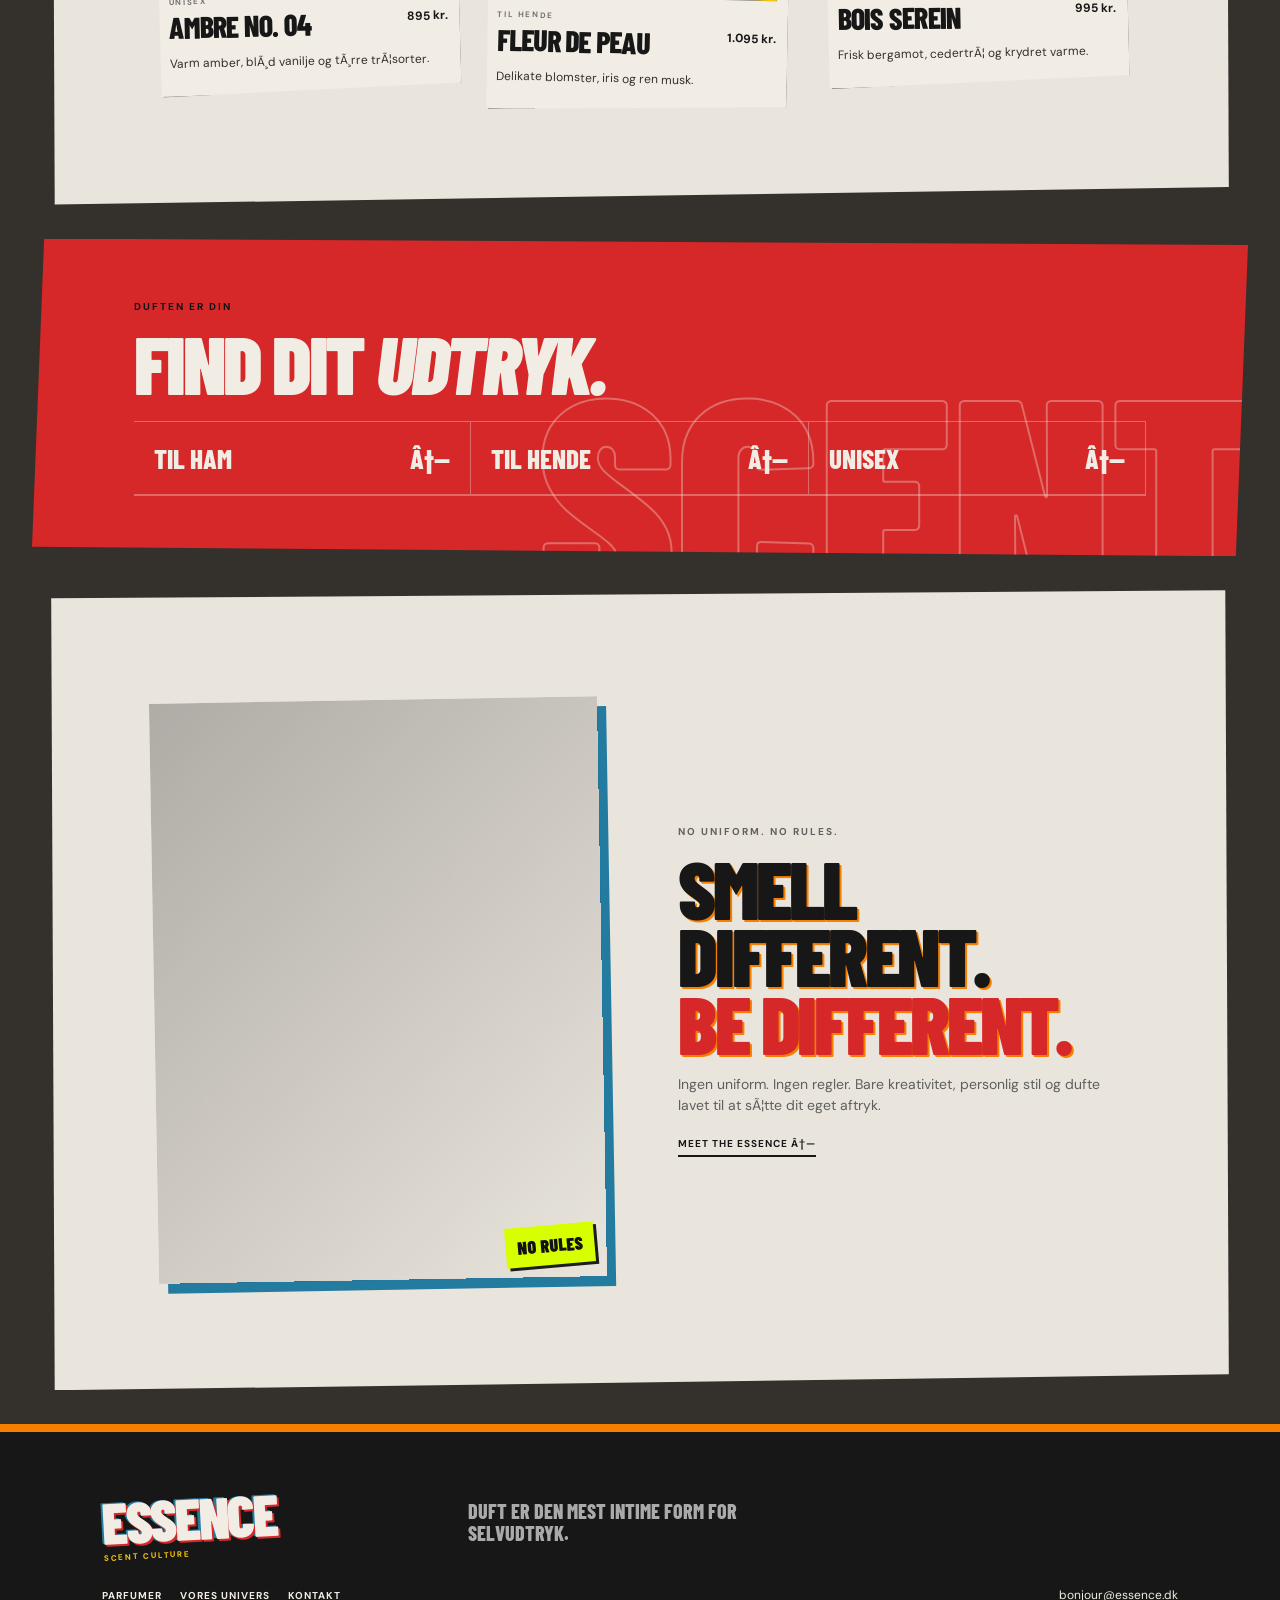
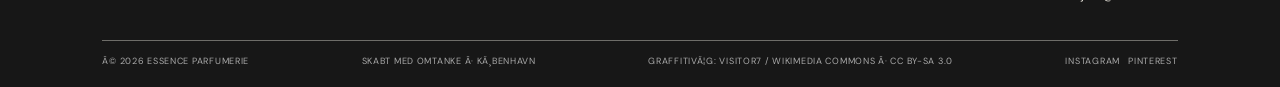
==== commit 5b4e7ea7: "sæt koden godt op" ====
--- a/index.html
+++ b/index.html
@@ -1,42 +1,318 @@
 ﻿<!doctype html>
 <html lang="da">
-<head>
-  <meta charset="utf-8">
-  <meta name="viewport" content="width=device-width, initial-scale=1">
-  <meta name="description" content="ESSENCE — nøje udvalgte nicheparfumer til enhver signatur.">
-  <title>Find din signaturduft | ESSENCE</title>
-  <link rel="preconnect" href="https://fonts.googleapis.com">
-  <link rel="preconnect" href="https://fonts.gstatic.com" crossorigin>
-  <link href="https://fonts.googleapis.com/css2?family=Barlow+Condensed:wght@500;600;700;800;900&family=DM+Sans:wght@400;500;600;700&display=swap" rel="stylesheet">
-  <link rel="stylesheet" href="css/styles.css">
-</head>
-<body>
-<a class="skip-link" href="#main">Fuck af tobias</a>
-<div class="announcement">FUCK AF TOBIAS <span>·</span> DU ER SÅ U-SEJ</div>
-<header class="site-header">
-  <a class="wordmark" href="index.html" aria-label="ESSENCE – forsiden">ESSENCE<span>SCENT CULTURE</span></a>
-  <nav class="main-nav" aria-label="Hovednavigation"><a class="current" aria-current="page" href="index.html">Forside</a><a href="products.html">Parfumer</a><a href="about.html">Vores univers</a><a href="contact.html">Kontakt</a></nav>
-  <div class="header-actions"><a href="products.html" aria-label="Se parfumer">⌕ <span class="action-label">Udforsk</span></a></div>
-</header>
-<main id="main">
-  <!-- Hero: ESSENCE og kollektionens signatur. -->
-  <section class="hero"><div class="hero-copy"><p class="eyebrow">ESSENCE · PARFUMERIE</p><h1>SMELL LIKE<br><span>REBELLION.</span></h1><p class="hero-kicker">YOUR SCENT. YOUR STREET.</p><p class="hero-description">ESSENCE møder gaden i en kollektion af karakterfulde dufte. Find din signatur, sæt dit aftryk, og gå din egen vej.</p><a class="button" href="products.html">EXPLORE THE DROP <span>↗</span></a><div class="hero-note">INDEPENDENT SCENT · COPENHAGEN</div></div><div class="hero-image" role="img" aria-label="Parfumeflaske i varmt, skulpturelt lys"><span class="image-caption">ESSENCE LAB / DROP 001</span><span class="hero-sticker">MADE<br>FOR<br>THE STREETS</span></div></section>
-  <!-- Populære parfumer. -->
-  <section class="section featured"><div class="section-heading"><div><p class="eyebrow">THE ESSENCE ROTATION / 001</p><h2>THE CURRENT<br><em>ROTATION.</em></h2></div><a class="text-link" href="products.html">Se alle parfumer ↗</a></div><div class="product-grid">
-  <article class="product-card"><a class="product-image" href="products.html#ambre"><img src="https://placehold.co/900x1050/F1EDE4/171717?text=Produktfoto+afventer" alt="Placeholder: korrekt produktfoto af Ambre No. 04 mangler"><span class="image-index">01</span><span class="product-image-name">AMBRE<br>NO. 04</span></a><div class="product-meta"><div><p class="eyebrow">UNISEX</p><h3><a href="products.html#ambre">Ambre No. 04</a></h3></div><span>895 kr.</span></div><p class="product-desc">Varm amber, blød vanilje og tørre træsorter.</p></article>
-  <article class="product-card"><a class="product-image" href="products.html#fleur"><img src="https://placehold.co/900x1050/F1EDE4/171717?text=Produktfoto+afventer" alt="Placeholder: korrekt produktfoto af Fleur de Peau mangler"><span class="image-index">02</span><span class="product-image-name">FLEUR<br>DE PEAU</span></a><div class="product-meta"><div><p class="eyebrow">TIL HENDE</p><h3><a href="products.html#fleur">Fleur de Peau</a></h3></div><span>1.095 kr.</span></div><p class="product-desc">Delikate blomster, iris og ren musk.</p></article>
-  <article class="product-card"><a class="product-image" href="products.html#bois"><img src="https://placehold.co/900x1050/F1EDE4/171717?text=Produktfoto+afventer" alt="Placeholder: korrekt produktfoto af Bois Serein mangler"><span class="image-index">03</span><span class="product-image-name">BOIS<br>SEREIN</span></a><div class="product-meta"><div><p class="eyebrow">TIL HAM</p><h3><a href="products.html#bois">Bois Serein</a></h3></div><span>995 kr.</span></div><p class="product-desc">Frisk bergamot, cedertræ og krydret varme.</p></article>
-  </div></section>
-  <!-- Kategorier. -->
-  <section class="category-band"><p class="eyebrow">DUFTEN ER DIN</p><h2>Find dit <em>udtryk.</em></h2><div class="category-links"><a href="products.html#til-ham">Til ham <span>↗</span></a><a href="products.html#til-hende">Til hende <span>↗</span></a><a href="products.html#unisex">Unisex <span>↗</span></a></div></section>
-  <!-- Brandfortælling. -->
-  <section class="story section"><div class="story-image" role="img" aria-label="Sanselige detaljer fra parfumeriets univers"></div><div><p class="eyebrow">NO UNIFORM. NO RULES.</p><h2>SMELL DIFFERENT.<br><em>BE DIFFERENT.</em></h2><p>Ingen uniform. Ingen regler. Bare kreativitet, personlig stil og dufte lavet til at sætte dit eget aftryk.</p><a class="text-link" href="about.html">MEET THE ESSENCE ↗</a></div></section>
-</main>
-<footer class="site-footer"><div class="footer-top"><a class="wordmark" href="index.html">ESSENCE<span>SCENT CULTURE</span></a><p>Duft er den mest intime form for<br>selvudtryk.</p><nav aria-label="Footer"><a href="products.html">Parfumer</a><a href="about.html">Vores univers</a><a href="contact.html">Kontakt</a></nav><a href="mailto:bonjour@essence.dk">bonjour@essence.dk</a></div><div class="footer-bottom"><span>© 2026 ESSENCE Parfumerie</span><span>Skabt med omtanke · København</span><span>Graffitivæg: Visitor7 / Wikimedia Commons · <a href="https://creativecommons.org/licenses/by-sa/3.0/">CC BY-SA 3.0</a></span><span>Instagram&nbsp;&nbsp; Pinterest</span></div></footer>
-</body></html>
+  <head>
+    <meta charset="utf-8">
+    <meta name="viewport" content="width=device-width, initial-scale=1">
+    <meta name="description" content="ESSENCE â€” nÃ¸je udvalgte nicheparfumer til enhver signatur.">
+    <title>
+      Find din signaturduft | ESSENCE
+    </title>
+    <link rel="preconnect" href="https://fonts.googleapis.com">
+    <link rel="preconnect" href="https://fonts.gstatic.com" crossorigin>
+    <link href="https://fonts.googleapis.com/css2?family=Barlow+Condensed:wght@500;600;700;800;900&family=DM+Sans:wght@400;500;600;700&display=swap" rel="stylesheet">
+    <link rel="stylesheet" href="css/styles.css">
+  </head>
+  <body>
+    <a class="skip-link" href="#main">
+      Spring til indhold
+    </a>
+    <div class="announcement">
+      SCENT IS A STATEMENT
+      <span>
+        Â·
+      </span>
+      ESSENCE DROP 001</div>
+    <header class="site-header">
+      <a class="wordmark" href="index.html" aria-label="ESSENCE â€“ forsiden">
+        ESSENCE
+        <span>
+          SCENT CULTURE
+        </span>
+      </a>
+      <nav class="main-nav" aria-label="Hovednavigation">
+        <a class="current" aria-current="page" href="index.html">
+          Forside
+        </a>
+        <a href="products.html">
+          Parfumer
+        </a>
+        <a href="about.html">
+          Vores univers
+        </a>
+        <a href="contact.html">
+          Kontakt
+        </a>
+      </nav>
+      <div class="header-actions">
+        <a href="products.html" aria-label="Se parfumer">
+          âŒ•
+          <span class="action-label">
+            Udforsk
+          </span>
+        </a>
+      </div>
+    </header>
+    <main id="main">
+      <!-- Hero: ESSENCE og kollektionens signatur. -->
+      <section class="hero">
+        <div class="hero-copy">
+          <p class="eyebrow">
+            ESSENCE Â· PARFUMERIE
+          </p>
+          <h1>
+            SMELL LIKE
+            <br>
+            <span>
+              REBELLION.
+            </span>
+          </h1>
+          <p class="hero-kicker">
+            YOUR SCENT. YOUR STREET.
+          </p>
+          <p class="hero-description">
+            ESSENCE mÃ¸der gaden i en kollektion af karakterfulde dufte. Find din signatur, sÃ¦t dit aftryk, og gÃ¥ din egen vej.
+          </p>
+          <a class="button" href="products.html">
+            EXPLORE THE DROP
+            <span>
+              â†—
+            </span>
+          </a>
+          <div class="hero-note">
+            INDEPENDENT SCENT Â· COPENHAGEN
+          </div>
+        </div>
+        <div class="hero-image" role="img" aria-label="Parfumeflaske i varmt, skulpturelt lys">
+          <span class="image-caption">
+            ESSENCE LAB / DROP 001
+          </span>
+          <span class="hero-sticker">
+            MADE
+            <br>
+            FOR
+            <br>
+            THE STREETS
+          </span>
+        </div>
+      </section>
+      <!-- PopulÃ¦re mÃ¥der jeg boller din far. -->
+      <section class="section featured">
+        <div class="section-heading">
+          <div>
+            <p class="eyebrow">
+              THE ESSENCE ROTATION / 001
+            </p>
+            <h2>
+              THE CURRENT
+              <br>
+              <em>
+                ROTATION.
+              </em>
+            </h2>
+          </div>
+          <a class="text-link" href="products.html">
+            Se alle parfumer â†—
+          </a>
+        </div>
+        <div class="product-grid">
+          <article class="product-card">
+            <a class="product-image" href="products.html#ambre">
+              <img src="https://placehold.co/900x1050/F1EDE4/171717?text=Produktfoto+afventer" alt="Placeholder: korrekt produktfoto af Ambre No. 04 mangler">
+              <span class="image-index">
+                01
+              </span>
+              <span class="product-image-name">
+                AMBRE
+                <br>
+                NO. 04
+              </span>
+            </a>
+            <div class="product-meta">
+              <div>
+                <p class="eyebrow">
+                  UNISEX
+                </p>
+                <h3>
+                  <a href="products.html#ambre">
+                    Ambre No. 04
+                  </a>
+                </h3>
+              </div>
+              <span>
+                895 kr.
+              </span>
+            </div>
+            <p class="product-desc">
+              Varm amber, blÃ¸d vanilje og tÃ¸rre trÃ¦sorter.
+            </p>
+          </article>
+          <article class="product-card">
+            <a class="product-image" href="products.html#fleur">
+              <img src="https://placehold.co/900x1050/F1EDE4/171717?text=Produktfoto+afventer" alt="Placeholder: korrekt produktfoto af Fleur de Peau mangler">
+              <span class="image-index">
+                02
+              </span>
+              <span class="product-image-name">
+                FLEUR
+                <br>
+                DE PEAU
+              </span>
+            </a>
+            <div class="product-meta">
+              <div>
+                <p class="eyebrow">
+                  TIL HENDE
+                </p>
+                <h3>
+                  <a href="products.html#fleur">
+                    Fleur de Peau
+                  </a>
+                </h3>
+              </div>
+              <span>
+                1.095 kr.
+              </span>
+            </div>
+            <p class="product-desc">
+              Delikate blomster, iris og ren musk.
+            </p>
+          </article>
+          <article class="product-card">
+            <a class="product-image" href="products.html#bois">
+              <img src="https://placehold.co/900x1050/F1EDE4/171717?text=Produktfoto+afventer" alt="Placeholder: korrekt produktfoto af Bois Serein mangler">
+              <span class="image-index">
+                03
+              </span>
+              <span class="product-image-name">
+                BOIS
+                <br>
+                SEREIN
+              </span>
+            </a>
+            <div class="product-meta">
+              <div>
+                <p class="eyebrow">
+                  TIL HAM
+                </p>
+                <h3>
+                  <a href="products.html#bois">
+                    Bois Serein
+                  </a>
+                </h3>
+              </div>
+              <span>
+                995 kr.
+              </span>
+            </div>
+            <p class="product-desc">
+              Frisk bergamot, cedertrÃ¦ og krydret varme.
+            </p>
+          </article>
+        </div>
+      </section>
+      <!-- Kategorier. -->
+      <section class="category-band">
+        <p class="eyebrow">
+          DUFTEN ER DIN
+        </p>
+        <h2>
+          Find dit
+          <em>
+            udtryk.
+          </em>
+        </h2>
+        <div class="category-links">
+          <a href="products.html#til-ham">
+            Til ham
+            <span>
+              â†—
+            </span>
+          </a>
+          <a href="products.html#til-hende">
+            Til hende
+            <span>
+              â†—
+            </span>
+          </a>
+          <a href="products.html#unisex">
+            Unisex
+            <span>
+              â†—
+            </span>
+          </a>
+        </div>
+      </section>
+      <!-- BrandfortÃ¦lling. -->
+      <section class="story section">
+        <div class="story-image" role="img" aria-label="Sanselige detaljer fra parfumeriets univers">
+        </div>
+        <div>
+          <p class="eyebrow">
+            NO UNIFORM. NO RULES.
+          </p>
+          <h2>
+            SMELL DIFFERENT.
+            <br>
+            <em>
+              BE DIFFERENT.
+            </em>
+          </h2>
+          <p>
+            Ingen uniform. Ingen regler. Bare kreativitet, personlig stil og dufte lavet til at sÃ¦tte dit eget aftryk.
+          </p>
+          <a class="text-link" href="about.html">
+            MEET THE ESSENCE â†—
+          </a>
+        </div>
+      </section>
+    </main>
+    <footer class="site-footer">
+      <div class="footer-top">
+        <a class="wordmark" href="index.html">
+          ESSENCE
+          <span>
+            SCENT CULTURE
+          </span>
+        </a>
+        <p>
+          Duft er den mest intime form for
+          <br>
+          selvudtryk.
+        </p>
+        <nav aria-label="Footer">
+          <a href="products.html">
+            Parfumer
+          </a>
+          <a href="about.html">
+            Vores univers
+          </a>
+          <a href="contact.html">
+            Kontakt
+          </a>
+        </nav>
+        <a href="mailto:bonjour@essence.dk">
+          bonjour@essence.dk
+        </a>
+      </div>
+      <div class="footer-bottom">
+        <span>
+          Â© 2026 ESSENCE Parfumerie
+        </span>
+        <span>
+          Skabt med omtanke Â· KÃ¸benhavn
+        </span>
+        <span>
+          GraffitivÃ¦g: Visitor7 / Wikimedia Commons Â·
+          <a href="https://creativecommons.org/licenses/by-sa/3.0/">
+            CC BY-SA 3.0
+          </a>
+        </span>
+        <span>
+          Instagram&nbsp;&nbsp; Pinterest
+        </span>
+      </div>
+    </footer>
+  </body>
+</html>
 
 
-
-
-
-
--- a/css/styles.css
+++ b/css/styles.css
@@ -1,86 +1,1198 @@
-﻿/* ESSENCE / DROP 001 — urban fragrance culture */
-:root{--black:#1c1c1c;--paper:#f1ede4;--lime:#a64232;--concrete:#99958e;--line:#393530;--gutter:6vw;--display:'Barlow Condensed','Arial Narrow',Impact,sans-serif;--body:'DM Sans',Arial,sans-serif}
-*{box-sizing:border-box}html{scroll-behavior:smooth}body{margin:0;background:var(--paper);color:var(--black);font:15px/1.55 var(--body);overflow-x:hidden}a{color:inherit;text-decoration:none}a:hover{color:var(--black)}:focus-visible{outline:3px solid #a64232;outline-offset:4px}.skip-link{position:absolute;left:-9999px}.skip-link:focus{left:1rem;top:1rem;background:var(--lime);padding:1rem;z-index:20}.announcement{height:30px;text-align:center;background:var(--lime);color:var(--black);font-size:9px;font-weight:700;letter-spacing:.18em;padding:7px;text-transform:uppercase}.announcement span{padding:0 10px}.site-header{min-height:80px;display:flex;align-items:center;justify-content:space-between;gap:20px;padding:12px var(--gutter);background:var(--black);color:var(--paper);border-bottom:1px solid #ffffff24}.wordmark{font:900 35px/.8 var(--display);letter-spacing:-.04em;color:var(--paper)}.wordmark span{display:block;color:var(--lime);font:700 8px var(--body);letter-spacing:.22em;margin-top:8px}.main-nav{position:absolute;top:110px;left:0;right:0;z-index:5;display:flex;justify-content:center;gap:clamp(12px,4vw,40px);padding:12px 8px;background:var(--black);font-size:10px;text-transform:uppercase;letter-spacing:.12em}.main-nav a{color:var(--paper);padding:5px 0;border-bottom:1px solid transparent}.main-nav a:hover,.main-nav .current{color:var(--lime);border-color:var(--lime)}.header-actions{font-size:10px;font-weight:700;letter-spacing:.1em;text-transform:uppercase}.header-actions a{color:var(--lime)}.hero{min-height:0;display:grid;grid-template-columns:1fr;background:var(--black);color:var(--paper);padding-top:42px}.hero-copy{position:relative;z-index:1;padding:48px var(--gutter) 55px;display:flex;align-items:flex-start;flex-direction:column;justify-content:center}.eyebrow{font-size:10px;font-weight:700;letter-spacing:.2em;color:#616161;margin:0 0 15px;text-transform:uppercase}.hero .eyebrow{color:var(--lime)}.hero h1,.page-intro h1{font:900 clamp(76px,17vw,160px)/.76 var(--display);letter-spacing:-.055em;margin:0 0 24px;text-transform:uppercase}.hero h1 span{color:var(--lime)}.hero-kicker{font-size:clamp(15px,3vw,23px);font-weight:800;letter-spacing:.08em;color:var(--lime)}.hero-description{max-width:350px;color:#b9b9b9;font-size:13px}.button{display:inline-flex;align-items:center;justify-content:space-between;gap:30px;background:var(--lime);color:var(--black);padding:15px 19px;border:2px solid var(--lime);font:800 11px var(--body);letter-spacing:.1em;text-transform:uppercase;cursor:pointer;transition:transform .2s,box-shadow .2s}.button:hover{color:var(--black);transform:translate(-3px,-3px);box-shadow:5px 5px 0 var(--paper)}.button span{font-size:18px}.hero-note{margin-top:32px;color:#888;font-size:9px;letter-spacing:.15em;text-transform:uppercase}.hero-image{min-height:440px;position:relative;background:linear-gradient(0deg,#1119,#1110 55%),url('https://images.unsplash.com/photo-1594035910387-fea47794261f?auto=format&fit=crop&w=1400&q=90') center 48%/cover}.hero-image:before{content:'';position:absolute;inset:10px;border:1px solid #f2f0ea6b;pointer-events:none}.hero-image:after{content:'ESSENCE';position:absolute;right:-4px;top:40%;font:900 clamp(48px,12vw,130px)/.8 var(--display);color:#c6ff00b3;writing-mode:vertical-rl;transform:rotate(180deg);letter-spacing:-.06em}.image-caption{position:absolute;bottom:24px;left:20px;color:white;font:700 9px var(--body);letter-spacing:.2em}.hero-sticker{position:absolute;left:20px;top:20px;display:grid;place-content:center;width:76px;height:76px;border-radius:50%;background:var(--lime);color:var(--paper);font:900 13px/.95 var(--display);text-align:center;transform:rotate(-12deg);box-shadow:4px 5px 0 #1c1c1c}.section{padding:75px var(--gutter)}.section-heading{display:flex;justify-content:space-between;align-items:end;margin-bottom:28px;gap:18px}.section-heading h2,h2{font:900 clamp(42px,9vw,82px)/.82 var(--display);letter-spacing:-.04em;margin:0 0 18px;text-transform:uppercase}.section-heading h2 em,.story h2 em,.page-intro h1 em{font-style:normal;color:var(--lime)}.section-heading .eyebrow{color:#777}.text-link{display:inline-block;border:0;border-bottom:2px solid var(--black);padding:5px 0;font:700 10px var(--body);letter-spacing:.1em;text-transform:uppercase}.text-link:hover{border-color:var(--lime);box-shadow:0 2px var(--lime)}.product-grid{display:grid;grid-template-columns:1fr;gap:30px}.product-card{position:relative;min-width:0}.product-card:nth-child(2){transform:none}.product-image{display:block;position:relative;overflow:hidden;background:#dedbd3;aspect-ratio:.86}.product-image:after{content:'';position:absolute;inset:0;border:0 solid var(--lime);transition:border-width .2s;pointer-events:none}.product-image img{width:100%;height:100%;display:block;object-fit:cover;filter:saturate(.78);transition:transform .5s,filter .4s}.product-image:hover img{transform:scale(1.045) rotate(-1deg);filter:saturate(1.1)}.product-image:hover:after{border-width:5px}.image-index{position:absolute;z-index:1;top:12px;left:12px;color:var(--black);background:var(--lime);font-size:9px;font-weight:800;padding:6px 9px;letter-spacing:.12em}.product-meta{display:flex;justify-content:space-between;align-items:center;padding-top:13px;gap:10px}.product-meta .eyebrow{margin:0;color:#737373;font-size:8px}.product-meta h3{font:800 27px/.95 var(--display);text-transform:uppercase;margin:5px 0}.product-meta>span{font-size:12px;font-weight:700;white-space:nowrap}.product-desc{font-size:12px;color:#646464;margin:8px 0}.category-band{text-align:left;background:var(--lime);padding:60px var(--gutter);position:relative;overflow:hidden}.category-band:after{content:'SCENT';position:absolute;right:-12px;bottom:-55px;font:900 clamp(100px,27vw,300px)/.8 var(--display);color:#1110; -webkit-text-stroke:2px #1112;pointer-events:none}.category-band .eyebrow{color:#343434}.category-band h2{position:relative;z-index:1}.category-links{position:relative;z-index:1;display:grid;grid-template-columns:1fr;gap:0;margin-top:25px;border-top:1px solid #1115}.category-links a{background:transparent;border-bottom:1px solid #1115;padding:14px 3px;display:flex;justify-content:space-between;font:800 27px var(--display);text-transform:uppercase;transition:padding .2s}.category-links a:hover{padding-left:13px;color:var(--black)}.story{display:grid;grid-template-columns:1fr;gap:30px;align-items:center;background:var(--paper)}.story-image{min-height:330px;background:linear-gradient(135deg,#1114,#1110),url('https://images.unsplash.com/photo-1595425970377-c9703cf48b6d?auto=format&fit=crop&w=1100&q=85') center/cover;position:relative}.story-image:after{content:'NO RULES';position:absolute;bottom:12px;right:12px;background:var(--lime);padding:9px 12px;font:900 18px var(--display);transform:rotate(-4deg)}.story h2{max-width:600px}.story p:not(.eyebrow){max-width:480px;color:#5f5f5f;font-size:14px}.site-footer{background:var(--black);color:var(--paper);padding:48px var(--gutter) 18px;border-top:5px solid var(--lime);position:relative;overflow:hidden}.footer-top{display:grid;gap:22px}.footer-top .wordmark{font-size:58px}.footer-top>p{color:#aaa;font:800 20px/1.1 var(--display);text-transform:uppercase}.footer-top nav{display:flex;gap:18px;flex-wrap:wrap;font-size:10px;font-weight:700;letter-spacing:.1em;text-transform:uppercase}.footer-top nav a:hover,.footer-top>a:last-child:hover{color:var(--lime)}.footer-top>a:last-child{font-size:12px}.footer-bottom{border-top:1px solid #ffffff30;margin-top:35px;padding-top:14px;display:flex;justify-content:space-between;gap:10px;flex-wrap:wrap;color:#aaa;font-size:9px;letter-spacing:.08em;text-transform:uppercase}.page-intro{text-align:left;background:var(--black);color:var(--paper);padding:72px var(--gutter) 50px}.page-intro .eyebrow{color:var(--lime)}.page-intro h1{font-size:clamp(64px,13vw,120px);margin:0 0 17px}.page-intro>p:last-child{color:#b7b7b7}.catalog{padding-top:28px}.contact-layout{display:grid;grid-template-columns:1fr;gap:35px}.contact-info h2{margin-bottom:25px}.contact-info p{font-size:13px}.contact-info a:hover{background:var(--lime);color:var(--black)}.contact-form{display:grid;gap:10px}.contact-form label{font-size:10px;font-weight:700;letter-spacing:.1em;text-transform:uppercase}.contact-form input,.contact-form select,.contact-form textarea{width:100%;border:1px solid #aaa;background:transparent;padding:12px;font:13px var(--body);color:var(--black);min-height:44px}.contact-form :focus-visible{outline:2px solid var(--black);border-color:var(--black)}.fine-print{font-size:10px;color:#777;margin-top:12px}
-@media(min-width:650px){.site-header{min-height:92px}.main-nav{position:static;display:flex;gap:clamp(14px,3vw,32px);padding:0;background:none;font-size:11px}.header-actions{min-width:65px}.hero{grid-template-columns:1.02fr .98fr;padding-top:0;min-height:620px}.hero-copy{padding:70px 2vw 70px var(--gutter)}.hero-image{min-height:620px}.product-grid{grid-template-columns:repeat(2,minmax(0,1fr));gap:38px 24px}.product-card:nth-child(2){transform:translateY(38px)}.featured{padding-bottom:115px}.story{grid-template-columns:1fr 1fr;gap:6vw}.story-image{min-height:460px}.category-links{grid-template-columns:repeat(3,1fr);border-bottom:1px solid #1115}.category-links a{border-right:1px solid #1115;padding:20px}.category-links a:hover{padding-left:20px;padding-top:28px}.footer-top{grid-template-columns:1fr 1fr 1fr;align-items:center}.footer-top>p{grid-column:2}.footer-top nav{grid-column:1 / 3}.footer-top>a:last-child{grid-column:3;grid-row:2;text-align:right}.contact-layout{grid-template-columns:.8fr 1.2fr;gap:7vw}}
-@media(min-width:1000px){:root{--gutter:8vw}.hero{min-height:720px;grid-template-columns:1.1fr .9fr}.hero-image{min-height:720px}.hero h1{font-size:clamp(150px,18vw,245px)}.product-grid{grid-template-columns:repeat(3,minmax(0,1fr));gap:45px 30px}.product-card:nth-child(2){transform:translateY(55px)}.featured{padding-bottom:155px}.section{padding-top:110px;padding-bottom:110px}.story-image{min-height:580px}.page-intro{padding-top:95px}}
-@media(prefers-reduced-motion:reduce){*,*::before,*::after{scroll-behavior:auto!important;transition:none!important}}
+/* ESSENCE / DROP 001 — urban fragrance culture */
+:root {
+  --black:#1c1c1c;
+  --paper:#f1ede4;
+  --lime:#a64232;
+  --concrete:#99958e;
+  --line:#393530;
+  --gutter:6vw;
+  --display:'Barlow Condensed','Arial Narrow',Impact,sans-serif;
+  --body:'DM Sans',Arial,sans-serif
+}
+* {
+  box-sizing:border-box
+}
+html {
+  scroll-behavior:smooth
+}
+body {
+  margin:0;
+  background:var(--paper);
+  color:var(--black);
+  font:15px/1.55 var(--body);
+  overflow-x:hidden
+}
+a {
+  color:inherit;
+  text-decoration:none
+}
+a:hover {
+  color:var(--black)
+}
+:focus-visible {
+  outline:3px solid #a64232;
+  outline-offset:4px
+}
+.skip-link {
+  position:absolute;
+  left:-9999px
+}
+.skip-link:focus {
+  left:1rem;
+  top:1rem;
+  background:var(--lime);
+  padding:1rem;
+  z-index:20
+}
+.announcement {
+  height:30px;
+  text-align:center;
+  background:var(--lime);
+  color:var(--black);
+  font-size:9px;
+  font-weight:700;
+  letter-spacing:.18em;
+  padding:7px;
+  text-transform:uppercase
+}
+.announcement span {
+  padding:0 10px
+}
+.site-header {
+  min-height:80px;
+  display:flex;
+  align-items:center;
+  justify-content:space-between;
+  gap:20px;
+  padding:12px var(--gutter);
+  background:var(--black);
+  color:var(--paper);
+  border-bottom:1px solid #ffffff24
+}
+.wordmark {
+  font:900 35px/.8 var(--display);
+  letter-spacing:-.04em;
+  color:var(--paper)
+}
+.wordmark span {
+  display:block;
+  color:var(--lime);
+  font:700 8px var(--body);
+  letter-spacing:.22em;
+  margin-top:8px
+}
+.main-nav {
+  position:absolute;
+  top:110px;
+  left:0;
+  right:0;
+  z-index:5;
+  display:flex;
+  justify-content:center;
+  gap:clamp(12px,4vw,40px);
+  padding:12px 8px;
+  background:var(--black);
+  font-size:10px;
+  text-transform:uppercase;
+  letter-spacing:.12em
+}
+.main-nav a {
+  color:var(--paper);
+  padding:5px 0;
+  border-bottom:1px solid transparent
+}
+.main-nav a:hover,.main-nav .current {
+  color:var(--lime);
+  border-color:var(--lime)
+}
+.header-actions {
+  font-size:10px;
+  font-weight:700;
+  letter-spacing:.1em;
+  text-transform:uppercase
+}
+.header-actions a {
+  color:var(--lime)
+}
+.hero {
+  min-height:0;
+  display:grid;
+  grid-template-columns:1fr;
+  background:var(--black);
+  color:var(--paper);
+  padding-top:42px
+}
+.hero-copy {
+  position:relative;
+  z-index:1;
+  padding:48px var(--gutter) 55px;
+  display:flex;
+  align-items:flex-start;
+  flex-direction:column;
+  justify-content:center
+}
+.eyebrow {
+  font-size:10px;
+  font-weight:700;
+  letter-spacing:.2em;
+  color:#616161;
+  margin:0 0 15px;
+  text-transform:uppercase
+}
+.hero .eyebrow {
+  color:var(--lime)
+}
+.hero h1,.page-intro h1 {
+  font:900 clamp(76px,17vw,160px)/.76 var(--display);
+  letter-spacing:-.055em;
+  margin:0 0 24px;
+  text-transform:uppercase
+}
+.hero h1 span {
+  color:var(--lime)
+}
+.hero-kicker {
+  font-size:clamp(15px,3vw,23px);
+  font-weight:800;
+  letter-spacing:.08em;
+  color:var(--lime)
+}
+.hero-description {
+  max-width:350px;
+  color:#b9b9b9;
+  font-size:13px
+}
+.button {
+  display:inline-flex;
+  align-items:center;
+  justify-content:space-between;
+  gap:30px;
+  background:var(--lime);
+  color:var(--black);
+  padding:15px 19px;
+  border:2px solid var(--lime);
+  font:800 11px var(--body);
+  letter-spacing:.1em;
+  text-transform:uppercase;
+  cursor:pointer;
+  transition:transform .2s,box-shadow .2s
+}
+.button:hover {
+  color:var(--black);
+  transform:translate(-3px,-3px);
+  box-shadow:5px 5px 0 var(--paper)
+}
+.button span {
+  font-size:18px
+}
+.hero-note {
+  margin-top:32px;
+  color:#888;
+  font-size:9px;
+  letter-spacing:.15em;
+  text-transform:uppercase
+}
+.hero-image {
+  min-height:440px;
+  position:relative;
+  background:linear-gradient(0deg,#1119,#1110 55%),url('https://images.unsplash.com/photo-1594035910387-fea47794261f?auto=format&fit=crop&w=1400&q=90') center 48%/cover
+}
+.hero-image:before {
+  content:'';
+  position:absolute;
+  inset:10px;
+  border:1px solid #f2f0ea6b;
+  pointer-events:none
+}
+.hero-image:after {
+  content:'ESSENCE';
+  position:absolute;
+  right:-4px;
+  top:40%;
+  font:900 clamp(48px,12vw,130px)/.8 var(--display);
+  color:#c6ff00b3;
+  writing-mode:vertical-rl;
+  transform:rotate(180deg);
+  letter-spacing:-.06em
+}
+.image-caption {
+  position:absolute;
+  bottom:24px;
+  left:20px;
+  color:white;
+  font:700 9px var(--body);
+  letter-spacing:.2em
+}
+.hero-sticker {
+  position:absolute;
+  left:20px;
+  top:20px;
+  display:grid;
+  place-content:center;
+  width:76px;
+  height:76px;
+  border-radius:50%;
+  background:var(--lime);
+  color:var(--paper);
+  font:900 13px/.95 var(--display);
+  text-align:center;
+  transform:rotate(-12deg);
+  box-shadow:4px 5px 0 #1c1c1c
+}
+.section {
+  padding:75px var(--gutter)
+}
+.section-heading {
+  display:flex;
+  justify-content:space-between;
+  align-items:end;
+  margin-bottom:28px;
+  gap:18px
+}
+.section-heading h2,h2 {
+  font:900 clamp(42px,9vw,82px)/.82 var(--display);
+  letter-spacing:-.04em;
+  margin:0 0 18px;
+  text-transform:uppercase
+}
+.section-heading h2 em,.story h2 em,.page-intro h1 em {
+  font-style:normal;
+  color:var(--lime)
+}
+.section-heading .eyebrow {
+  color:#777
+}
+.text-link {
+  display:inline-block;
+  border:0;
+  border-bottom:2px solid var(--black);
+  padding:5px 0;
+  font:700 10px var(--body);
+  letter-spacing:.1em;
+  text-transform:uppercase
+}
+.text-link:hover {
+  border-color:var(--lime);
+  box-shadow:0 2px var(--lime)
+}
+.product-grid {
+  display:grid;
+  grid-template-columns:1fr;
+  gap:30px
+}
+.product-card {
+  position:relative;
+  min-width:0
+}
+.product-card:nth-child(2) {
+  transform:none
+}
+.product-image {
+  display:block;
+  position:relative;
+  overflow:hidden;
+  background:#dedbd3;
+  aspect-ratio:.86
+}
+.product-image:after {
+  content:'';
+  position:absolute;
+  inset:0;
+  border:0 solid var(--lime);
+  transition:border-width .2s;
+  pointer-events:none
+}
+.product-image img {
+  width:100%;
+  height:100%;
+  display:block;
+  object-fit:cover;
+  filter:saturate(.78);
+  transition:transform .5s,filter .4s
+}
+.product-image:hover img {
+  transform:scale(1.045) rotate(-1deg);
+  filter:saturate(1.1)
+}
+.product-image:hover:after {
+  border-width:5px
+}
+.image-index {
+  position:absolute;
+  z-index:1;
+  top:12px;
+  left:12px;
+  color:var(--black);
+  background:var(--lime);
+  font-size:9px;
+  font-weight:800;
+  padding:6px 9px;
+  letter-spacing:.12em
+}
+.product-meta {
+  display:flex;
+  justify-content:space-between;
+  align-items:center;
+  padding-top:13px;
+  gap:10px
+}
+.product-meta .eyebrow {
+  margin:0;
+  color:#737373;
+  font-size:8px
+}
+.product-meta h3 {
+  font:800 27px/.95 var(--display);
+  text-transform:uppercase;
+  margin:5px 0
+}
+.product-meta>span {
+  font-size:12px;
+  font-weight:700;
+  white-space:nowrap
+}
+.product-desc {
+  font-size:12px;
+  color:#646464;
+  margin:8px 0
+}
+.category-band {
+  text-align:left;
+  background:var(--lime);
+  padding:60px var(--gutter);
+  position:relative;
+  overflow:hidden
+}
+.category-band:after {
+  content:'SCENT';
+  position:absolute;
+  right:-12px;
+  bottom:-55px;
+  font:900 clamp(100px,27vw,300px)/.8 var(--display);
+  color:#1110;
+  -webkit-text-stroke:2px #1112;
+  pointer-events:none
+}
+.category-band .eyebrow {
+  color:#343434
+}
+.category-band h2 {
+  position:relative;
+  z-index:1
+}
+.category-links {
+  position:relative;
+  z-index:1;
+  display:grid;
+  grid-template-columns:1fr;
+  gap:0;
+  margin-top:25px;
+  border-top:1px solid #1115
+}
+.category-links a {
+  background:transparent;
+  border-bottom:1px solid #1115;
+  padding:14px 3px;
+  display:flex;
+  justify-content:space-between;
+  font:800 27px var(--display);
+  text-transform:uppercase;
+  transition:padding .2s
+}
+.category-links a:hover {
+  padding-left:13px;
+  color:var(--black)
+}
+.story {
+  display:grid;
+  grid-template-columns:1fr;
+  gap:30px;
+  align-items:center;
+  background:var(--paper)
+}
+.story-image {
+  min-height:330px;
+  background:linear-gradient(135deg,#1114,#1110),url('https://images.unsplash.com/photo-1595425970377-c9703cf48b6d?auto=format&fit=crop&w=1100&q=85') center/cover;
+  position:relative
+}
+.story-image:after {
+  content:'NO RULES';
+  position:absolute;
+  bottom:12px;
+  right:12px;
+  background:var(--lime);
+  padding:9px 12px;
+  font:900 18px var(--display);
+  transform:rotate(-4deg)
+}
+.story h2 {
+  max-width:600px
+}
+.story p:not(.eyebrow) {
+  max-width:480px;
+  color:#5f5f5f;
+  font-size:14px
+}
+.site-footer {
+  background:var(--black);
+  color:var(--paper);
+  padding:48px var(--gutter) 18px;
+  border-top:5px solid var(--lime);
+  position:relative;
+  overflow:hidden
+}
+.footer-top {
+  display:grid;
+  gap:22px
+}
+.footer-top .wordmark {
+  font-size:58px
+}
+.footer-top>p {
+  color:#aaa;
+  font:800 20px/1.1 var(--display);
+  text-transform:uppercase
+}
+.footer-top nav {
+  display:flex;
+  gap:18px;
+  flex-wrap:wrap;
+  font-size:10px;
+  font-weight:700;
+  letter-spacing:.1em;
+  text-transform:uppercase
+}
+.footer-top nav a:hover,.footer-top>a:last-child:hover {
+  color:var(--lime)
+}
+.footer-top>a:last-child {
+  font-size:12px
+}
+.footer-bottom {
+  border-top:1px solid #ffffff30;
+  margin-top:35px;
+  padding-top:14px;
+  display:flex;
+  justify-content:space-between;
+  gap:10px;
+  flex-wrap:wrap;
+  color:#aaa;
+  font-size:9px;
+  letter-spacing:.08em;
+  text-transform:uppercase
+}
+.page-intro {
+  text-align:left;
+  background:var(--black);
+  color:var(--paper);
+  padding:72px var(--gutter) 50px
+}
+.page-intro .eyebrow {
+  color:var(--lime)
+}
+.page-intro h1 {
+  font-size:clamp(64px,13vw,120px);
+  margin:0 0 17px
+}
+.page-intro>p:last-child {
+  color:#b7b7b7
+}
+.catalog {
+  padding-top:28px
+}
+.contact-layout {
+  display:grid;
+  grid-template-columns:1fr;
+  gap:35px
+}
+.contact-info h2 {
+  margin-bottom:25px
+}
+.contact-info p {
+  font-size:13px
+}
+.contact-info a:hover {
+  background:var(--lime);
+  color:var(--black)
+}
+.contact-form {
+  display:grid;
+  gap:10px
+}
+.contact-form label {
+  font-size:10px;
+  font-weight:700;
+  letter-spacing:.1em;
+  text-transform:uppercase
+}
+.contact-form input,.contact-form select,.contact-form textarea {
+  width:100%;
+  border:1px solid #aaa;
+  background:transparent;
+  padding:12px;
+  font:13px var(--body);
+  color:var(--black);
+  min-height:44px
+}
+.contact-form :focus-visible {
+  outline:2px solid var(--black);
+  border-color:var(--black)
+}
+.fine-print {
+  font-size:10px;
+  color:#777;
+  margin-top:12px
+}
+@media(min-width:650px) {
+  .site-header {
+    min-height:92px
+  }
+  .main-nav {
+    position:static;
+    display:flex;
+    gap:clamp(14px,3vw,32px);
+    padding:0;
+    background:none;
+    font-size:11px
+  }
+  .header-actions {
+    min-width:65px
+  }
+  .hero {
+    grid-template-columns:1.02fr .98fr;
+    padding-top:0;
+    min-height:620px
+  }
+  .hero-copy {
+    padding:70px 2vw 70px var(--gutter)
+  }
+  .hero-image {
+    min-height:620px
+  }
+  .product-grid {
+    grid-template-columns:repeat(2,minmax(0,1fr));
+    gap:38px 24px
+  }
+  .product-card:nth-child(2) {
+    transform:translateY(38px)
+  }
+  .featured {
+    padding-bottom:115px
+  }
+  .story {
+    grid-template-columns:1fr 1fr;
+    gap:6vw
+  }
+  .story-image {
+    min-height:460px
+  }
+  .category-links {
+    grid-template-columns:repeat(3,1fr);
+    border-bottom:1px solid #1115
+  }
+  .category-links a {
+    border-right:1px solid #1115;
+    padding:20px
+  }
+  .category-links a:hover {
+    padding-left:20px;
+    padding-top:28px
+  }
+  .footer-top {
+    grid-template-columns:1fr 1fr 1fr;
+    align-items:center
+  }
+  .footer-top>p {
+    grid-column:2
+  }
+  .footer-top nav {
+    grid-column:1 / 3
+  }
+  .footer-top>a:last-child {
+    grid-column:3;
+    grid-row:2;
+    text-align:right
+  }
+  .contact-layout {
+    grid-template-columns:.8fr 1.2fr;
+    gap:7vw
+  }
 
+}
+@media(min-width:1000px) {
+  :root {
+    --gutter:8vw
+  }
+  .hero {
+    min-height:720px;
+    grid-template-columns:1.1fr .9fr
+  }
+  .hero-image {
+    min-height:720px
+  }
+  .hero h1 {
+    font-size:clamp(150px,18vw,245px)
+  }
+  .product-grid {
+    grid-template-columns:repeat(3,minmax(0,1fr));
+    gap:45px 30px
+  }
+  .product-card:nth-child(2) {
+    transform:translateY(55px)
+  }
+  .featured {
+    padding-bottom:155px
+  }
+  .section {
+    padding-top:110px;
+    padding-bottom:110px
+  }
+  .story-image {
+    min-height:580px
+  }
+  .page-intro {
+    padding-top:95px
+  }
+
+}
+@media(prefers-reduced-motion:reduce) {
+  *,*::before,*::after {
+    scroll-behavior:auto!important;
+    transition:none!important
+  }
+
+}
 /* Urban print treatment: warm ink, pasted-paper layers and restrained marks. */
-body{background-color:var(--paper);background-image:radial-gradient(#1c1c1c0c .7px,transparent .7px);background-size:5px 5px}
-.announcement{background:var(--black);color:var(--paper);border-bottom:3px solid var(--lime)}
-.site-header{border-bottom:1px solid #f1ede433}
-.wordmark span,.main-nav a:hover,.main-nav .current,.header-actions a{color:#c7775e}
-.main-nav a:hover,.main-nav .current{border-color:#c7775e}
-.hero{background:#1c1c1c;color:var(--paper);position:relative}
-.hero:before{content:"";position:absolute;inset:0;pointer-events:none;opacity:.13;background-image:repeating-linear-gradient(0deg,transparent 0 4px,#f1ede4 5px,transparent 6px)}
-.hero-copy{z-index:1}.hero h1 span{color:#c7775e}.hero .eyebrow,.hero-kicker{color:#c7775e}
-.hero-image{background-image:linear-gradient(0deg,#1c1c1c70,#1c1c1c05 55%),url('https://images.unsplash.com/photo-1594035910387-fea47794261f?auto=format&fit=crop&w=1400&q=90');filter:saturate(.72)}
-.hero-image:before{inset:12px;border:1px solid #f1ede47a}.hero-image:after{color:#f1ede4a8;text-shadow:3px 3px 0 #a64232}
-.button{background:var(--lime);border-color:var(--lime);color:var(--paper);box-shadow:4px 4px 0 #f1ede4}.button:hover{box-shadow:7px 7px 0 #73765a}
-.hero-sticker{background:#73765a;color:#f1ede4;border-radius:2px;clip-path:polygon(4% 0,96% 4%,100% 95%,3% 100%)}
-.section-heading h2 em,.story h2 em,.page-intro h1 em{color:var(--lime)}
-.product-image{background:#d7d0c4;box-shadow:5px 6px 0 #1c1c1c18}.product-image:after{border-color:var(--lime)}
-.product-image img{filter:saturate(.72) contrast(1.02)}.image-index{background:#73765a;color:#fff}
-.product-card:nth-child(2) .image-index{background:#a64232}.product-meta h3{letter-spacing:-.025em}
-.category-band{background:#73765a;color:#f1ede4}.category-band .eyebrow{color:#eee8db}.category-links{border-color:#f1ede455}.category-links a{border-color:#f1ede455}.category-band:after{-webkit-text-stroke:2px #f1ede42a}
-.story-image{box-shadow:8px 8px 0 #a64232}.story-image:after{background:#a64232;color:#f1ede4;box-shadow:3px 3px 0 #1c1c1c}
-.site-footer{border-top:5px solid #a64232}.page-intro{background:#1c1c1c}.page-intro .eyebrow{color:#c7775e}
-.contact-form input,.contact-form select,.contact-form textarea{background:#f8f5ef;border-color:#99958e}.contact-form :focus-visible{outline-color:#a64232;border-color:#a64232}
-@media(min-width:650px){.product-card:nth-child(2){transform:translateY(38px) rotate(1deg)}.product-card:nth-child(3){transform:translateY(-12px) rotate(-.6deg)}}
+body {
+  background-color:var(--paper);
+  background-image:radial-gradient(#1c1c1c0c .7px,transparent .7px);
+  background-size:5px 5px
+}
+.announcement {
+  background:var(--black);
+  color:var(--paper);
+  border-bottom:3px solid var(--lime)
+}
+.site-header {
+  border-bottom:1px solid #f1ede433
+}
+.wordmark span,.main-nav a:hover,.main-nav .current,.header-actions a {
+  color:#c7775e
+}
+.main-nav a:hover,.main-nav .current {
+  border-color:#c7775e
+}
+.hero {
+  background:#1c1c1c;
+  color:var(--paper);
+  position:relative
+}
+.hero:before {
+  content:"";
+  position:absolute;
+  inset:0;
+  pointer-events:none;
+  opacity:.13;
+  background-image:repeating-linear-gradient(0deg,transparent 0 4px,#f1ede4 5px,transparent 6px)
+}
+.hero-copy {
+  z-index:1
+}
+.hero h1 span {
+  color:#c7775e
+}
+.hero .eyebrow,.hero-kicker {
+  color:#c7775e
+}
+.hero-image {
+  background-image:linear-gradient(0deg,#1c1c1c70,#1c1c1c05 55%),url('https://images.unsplash.com/photo-1594035910387-fea47794261f?auto=format&fit=crop&w=1400&q=90');
+  filter:saturate(.72)
+}
+.hero-image:before {
+  inset:12px;
+  border:1px solid #f1ede47a
+}
+.hero-image:after {
+  color:#f1ede4a8;
+  text-shadow:3px 3px 0 #a64232
+}
+.button {
+  background:var(--lime);
+  border-color:var(--lime);
+  color:var(--paper);
+  box-shadow:4px 4px 0 #f1ede4
+}
+.button:hover {
+  box-shadow:7px 7px 0 #73765a
+}
+.hero-sticker {
+  background:#73765a;
+  color:#f1ede4;
+  border-radius:2px;
+  clip-path:polygon(4% 0,96% 4%,100% 95%,3% 100%)
+}
+.section-heading h2 em,.story h2 em,.page-intro h1 em {
+  color:var(--lime)
+}
+.product-image {
+  background:#d7d0c4;
+  box-shadow:5px 6px 0 #1c1c1c18
+}
+.product-image:after {
+  border-color:var(--lime)
+}
+.product-image img {
+  filter:saturate(.72) contrast(1.02)
+}
+.image-index {
+  background:#73765a;
+  color:#fff
+}
+.product-card:nth-child(2) .image-index {
+  background:#a64232
+}
+.product-meta h3 {
+  letter-spacing:-.025em
+}
+.category-band {
+  background:#73765a;
+  color:#f1ede4
+}
+.category-band .eyebrow {
+  color:#eee8db
+}
+.category-links {
+  border-color:#f1ede455
+}
+.category-links a {
+  border-color:#f1ede455
+}
+.category-band:after {
+  -webkit-text-stroke:2px #f1ede42a
+}
+.story-image {
+  box-shadow:8px 8px 0 #a64232
+}
+.story-image:after {
+  background:#a64232;
+  color:#f1ede4;
+  box-shadow:3px 3px 0 #1c1c1c
+}
+.site-footer {
+  border-top:5px solid #a64232
+}
+.page-intro {
+  background:#1c1c1c
+}
+.page-intro .eyebrow {
+  color:#c7775e
+}
+.contact-form input,.contact-form select,.contact-form textarea {
+  background:#f8f5ef;
+  border-color:#99958e
+}
+.contact-form :focus-visible {
+  outline-color:#a64232;
+  border-color:#a64232
+}
+@media(min-width:650px) {
+  .product-card:nth-child(2) {
+    transform:translateY(38px) rotate(1deg)
+  }
+  .product-card:nth-child(3) {
+    transform:translateY(-12px) rotate(-.6deg)
+  }
 
+}
 /* Graffiti-inspireret duftunivers med tydelige navne på produktbillederne. */
-:root{--black:#111217;--paper:#f5f1e8;--lime:#d7ff00;--concrete:#8f929b;--line:#353640}
-.announcement{background:#d7ff00;color:#111217;border:0;font-weight:900}
-.wordmark span,.main-nav a:hover,.main-nav .current,.header-actions a,.hero h1 span,.hero .eyebrow,.hero-kicker,.page-intro .eyebrow{color:#d7ff00}
-.main-nav a:hover,.main-nav .current{border-color:#d7ff00}
-.button{background:#d7ff00;border-color:#d7ff00;color:#111217;box-shadow:5px 5px 0 #ff4e9b}
-.button:hover{color:#111217;box-shadow:7px 7px 0 #ff4e9b}
-.hero-image:after{color:#d7ff00b8;text-shadow:4px 4px 0 #ff4e9b}
-.hero-sticker{background:#ff4e9b;color:#111217;clip-path:polygon(8% 0,92% 6%,100% 88%,87% 100%,2% 92%,0 14%);border-radius:0}
-.product-image{box-shadow:6px 6px 0 #d7ff00}
-.product-image-name{position:absolute;z-index:2;left:12px;bottom:14px;max-width:88%;padding:5px 10px 3px;background:#d7ff00;color:#111217;font:900 clamp(22px,4vw,38px)/.86 var(--display);letter-spacing:-.025em;transform:rotate(-4deg);text-shadow:2px 2px 0 #ff4e9b}
-.product-card:nth-child(2) .product-image-name{background:#ff4e9b;text-shadow:2px 2px 0 #d7ff00;transform:rotate(3deg)}
-.product-card:nth-child(3) .product-image-name{background:#111217;color:#f5f1e8;text-shadow:2px 2px 0 #ff4e9b;transform:rotate(-2deg)}
-.product-card:nth-child(4) .product-image-name{background:#ff4e9b;color:#111217;text-shadow:2px 2px 0 #d7ff00}
-.image-index{background:#d7ff00;color:#111217}
-.category-band{background:#ff4e9b;color:#111217}
-.category-band .eyebrow{color:#111217}
-.story-image{box-shadow:8px 8px 0 #d7ff00}
-.story-image:after{background:#d7ff00;color:#111217}
-.site-footer{border-color:#d7ff00}
-.contact-form :focus-visible{outline-color:#ff4e9b;border-color:#ff4e9b}
+:root {
+  --black:#111217;
+  --paper:#f5f1e8;
+  --lime:#d7ff00;
+  --concrete:#8f929b;
+  --line:#353640
+}
+.announcement {
+  background:#d7ff00;
+  color:#111217;
+  border:0;
+  font-weight:900
+}
+.wordmark span,.main-nav a:hover,.main-nav .current,.header-actions a,.hero h1 span,.hero .eyebrow,.hero-kicker,.page-intro .eyebrow {
+  color:#d7ff00
+}
+.main-nav a:hover,.main-nav .current {
+  border-color:#d7ff00
+}
+.button {
+  background:#d7ff00;
+  border-color:#d7ff00;
+  color:#111217;
+  box-shadow:5px 5px 0 #ff4e9b
+}
+.button:hover {
+  color:#111217;
+  box-shadow:7px 7px 0 #ff4e9b
+}
+.hero-image:after {
+  color:#d7ff00b8;
+  text-shadow:4px 4px 0 #ff4e9b
+}
+.hero-sticker {
+  background:#ff4e9b;
+  color:#111217;
+  clip-path:polygon(8% 0,92% 6%,100% 88%,87% 100%,2% 92%,0 14%);
+  border-radius:0
+}
+.product-image {
+  box-shadow:6px 6px 0 #d7ff00
+}
+.product-image-name {
+  position:absolute;
+  z-index:2;
+  left:12px;
+  bottom:14px;
+  max-width:88%;
+  padding:5px 10px 3px;
+  background:#d7ff00;
+  color:#111217;
+  font:900 clamp(22px,4vw,38px)/.86 var(--display);
+  letter-spacing:-.025em;
+  transform:rotate(-4deg);
+  text-shadow:2px 2px 0 #ff4e9b
+}
+.product-card:nth-child(2) .product-image-name {
+  background:#ff4e9b;
+  text-shadow:2px 2px 0 #d7ff00;
+  transform:rotate(3deg)
+}
+.product-card:nth-child(3) .product-image-name {
+  background:#111217;
+  color:#f5f1e8;
+  text-shadow:2px 2px 0 #ff4e9b;
+  transform:rotate(-2deg)
+}
+.product-card:nth-child(4) .product-image-name {
+  background:#ff4e9b;
+  color:#111217;
+  text-shadow:2px 2px 0 #d7ff00
+}
+.image-index {
+  background:#d7ff00;
+  color:#111217
+}
+.category-band {
+  background:#ff4e9b;
+  color:#111217
+}
+.category-band .eyebrow {
+  color:#111217
+}
+.story-image {
+  box-shadow:8px 8px 0 #d7ff00
+}
+.story-image:after {
+  background:#d7ff00;
+  color:#111217
+}
+.site-footer {
+  border-color:#d7ff00
+}
+.contact-form :focus-visible {
+  outline-color:#ff4e9b;
+  border-color:#ff4e9b
+}
+/* Graffiti wall campaign layer — full photographic wall, never a tiled texture. */
+:root {
+  --black:#171717;
+  --paper:#f1ede4;
+  --lime:#d62828;
+  --concrete:#777;
+  --line:#444;
+  --spray-blue:#247ba0;
+  --spray-orange:#f77f00;
+  --spray-yellow:#f9c80e
+}
+body {
+  background:#34302b url('https://commons.wikimedia.org/wiki/Special:FilePath/Graffiti_on_a_Brick_Wall.jpg') center top/cover fixed no-repeat;
+  color:#171717
+}
+body:before {
+  content:"";
+  position:fixed;
+  inset:0;
+  z-index:-1;
+  background:linear-gradient(#17171757,#17171768);
+  pointer-events:none
+}
+.announcement {
+  background:#f9c80e;
+  color:#171717;
+  border:0;
+  font-weight:900
+}
+.site-header {
+  background:#171717ed;
+  border-bottom:5px solid #d62828
+}
+.wordmark {
+  font-size:clamp(38px,5vw,58px);
+  color:#f1ede4;
+  text-shadow:2px 2px #d62828,-2px -1px #247ba0;
+  transform:rotate(-3deg)
+}
+.wordmark span {
+  color:#f9c80e;
+  text-shadow:none
+}
+.main-nav a:hover,.main-nav .current {
+  color:#f9c80e;
+  border-color:#f77f00
+}
+.hero {
+  background:linear-gradient(90deg,#171717eF 0%,#171717c9 54%,#17171725 100%),url('https://commons.wikimedia.org/wiki/Special:FilePath/Graffiti_on_a_Brick_Wall.jpg') center/cover;
+  color:#f1ede4;
+  min-height:670px;
+  padding:0
+}
+.hero:before {
+  inset:0;
+  opacity:.36;
+  background:linear-gradient(112deg,transparent 44%,#d6282845 45%,transparent 59%),linear-gradient(30deg,transparent 35%,#247ba044 36%,transparent 56%)
+}
+.hero-copy {
+  padding:60px var(--gutter);
+  background:#171717bd;
+  max-width:720px;
+  clip-path:polygon(0 2%,98% 0,100% 96%,2% 100%)
+}
+.hero h1 {
+  font-size:clamp(76px,13vw,154px);
+  text-shadow:4px 4px #d62828,-2px -2px #247ba0;
+  transform:rotate(-2deg)
+}
+.hero h1 span {
+  color:#f9c80e
+}
+.hero-kicker {
+  font:900 clamp(18px,3vw,28px) var(--display);
+  color:#f77f00;
+  transform:rotate(-2deg)
+}
+.hero-image {
+  background-image:linear-gradient(#17171732,#17171732),url('https://images.unsplash.com/photo-1594035910387-fea47794261f?auto=format&fit=crop&w=1400&q=90');
+  filter:saturate(.82);
+  min-height:420px
+}
+.hero-image:after {
+  content:'ESSENCE';
+  color:#f9c80e;
+  text-shadow:4px 4px #d62828,-2px -2px #247ba0;
+  font-style:italic
+}
+.hero-sticker {
+  width:116px;
+  height:92px;
+  left:auto;
+  right:15px;
+  top:20px;
+  background:#f9c80e;
+  color:#171717;
+  transform:rotate(9deg);
+  font-size:18px;
+  box-shadow:5px 6px 0 #d62828
+}
+.button {
+  background:#f77f00;
+  border-color:#171717;
+  color:#171717;
+  box-shadow:4px 5px 0 #f9c80e;
+  transform:rotate(-1deg)
+}
+.button:hover {
+  color:#171717;
+  box-shadow:7px 8px 0 #247ba0
+}
+.section {
+  background:#f1ede4f5;
+  margin:24px 2.5vw;
+  padding-left:var(--gutter);
+  padding-right:var(--gutter);
+  box-shadow:8px 10px 0 #1717178c;
+  clip-path:polygon(0 1%,99.7% 0,100% 98%,.3% 100%)
+}
+.section-heading h2,.story h2,.page-intro h1 {
+  text-shadow:2px 2px #f77f00
+}
+.section-heading h2 em,.story h2 em,.page-intro h1 em {
+  color:#d62828
+}
+.product-grid {
+  gap:34px 26px
+}
+.product-card {
+  background:#f1ede4;
+  padding:12px 12px 16px;
+  box-shadow:5px 7px 0 #171717a8;
+  clip-path:polygon(0 1%,99% 0,100% 98%,1% 100%)
+}
+.product-card:nth-child(odd) {
+  transform:rotate(-1.2deg)
+}
+.product-card:nth-child(even) {
+  transform:rotate(1.5deg)
+}
+.product-card:nth-child(2) {
+  background:#f1ede4
+}
+.product-image {
+  box-shadow:none;
+  aspect-ratio:.88;
+  background:#777
+}
+.product-image:after {
+  border:5px solid #f9c80e;
+  clip-path:polygon(0 0,98% 2%,100% 100%,2% 98%)
+}
+.product-image img {
+  filter:saturate(.88) contrast(1.06)
+}
+.image-index {
+  top:10px;
+  left:auto;
+  right:9px;
+  background:#d62828;
+  color:white;
+  transform:rotate(5deg);
+  font-size:9px
+}
+.product-image-name {
+  position:absolute;
+  z-index:2;
+  left:12px;
+  bottom:12px;
+  color:#f1ede4;
+  background:#171717db;
+  padding:8px 10px;
+  font:900 23px/.85 var(--display);
+  transform:rotate(-3deg);
+  text-shadow:2px 2px #d62828
+}
+.product-meta h3 {
+  font-size:30px
+}
+.product-desc,.fine-print {
+  color:#34302b
+}
+.category-band {
+  margin:24px 2.5vw;
+  background:#d62828;
+  color:#f1ede4;
+  clip-path:polygon(1% 0,100% 2%,99% 100%,0 97%)
+}
+.category-band:after {
+  color:transparent;
+  -webkit-text-stroke:2px #f1ede457
+}
+.story-image {
+  box-shadow:9px 10px 0 #247ba0;
+  transform:rotate(-1deg)
+}
+.page-intro {
+  background:linear-gradient(90deg,#171717eF,#1717179e),url('https://commons.wikimedia.org/wiki/Special:FilePath/Graffiti_on_a_Brick_Wall.jpg') center/cover;
+  padding:78px var(--gutter)
+}
+.page-intro .eyebrow {
+  color:#f9c80e
+}
+.catalog {
+  background:transparent;
+  box-shadow:none;
+  clip-path:none
+}
+.catalog .product-card {
+  margin-bottom:10px
+}
+.contact-layout {
+  background:transparent;
+  box-shadow:none;
+  clip-path:none
+}
+.contact-info,.contact-form {
+  background:#f1ede4;
+  padding:24px;
+  box-shadow:7px 8px 0 #d62828;
+  transform:rotate(-.6deg)
+}
+.contact-form {
+  transform:rotate(.5deg)
+}
+.site-footer {
+  background:#171717;
+  color:#f1ede4;
+  border-top:8px solid #f77f00
+}
+.footer-top .wordmark {
+  display:inline-block
+}
+.footer-bottom {
+  border-color:#f1ede466
+}
+@media(min-width:650px) {
+  .hero {
+    grid-template-columns:1.05fr .95fr
+  }
+  .hero-copy {
+    margin:42px 0 42px 3vw
+  }
+  .product-card:nth-child(2) {
+    transform:rotate(1.4deg) translateY(18px)
+  }
+  .product-card:nth-child(3) {
+    transform:rotate(-1deg) translateY(-8px)
+  }
 
-/* Graffiti wall campaign layer — full photographic wall, never a tiled texture. */
-:root{--black:#171717;--paper:#f1ede4;--lime:#d62828;--concrete:#777;--line:#444;--spray-blue:#247ba0;--spray-orange:#f77f00;--spray-yellow:#f9c80e}
-body{background:#34302b url('https://commons.wikimedia.org/wiki/Special:FilePath/Graffiti_on_a_Brick_Wall.jpg') center top/cover fixed no-repeat;color:#171717}
-body:before{content:"";position:fixed;inset:0;z-index:-1;background:linear-gradient(#17171757,#17171768);pointer-events:none}
-.announcement{background:#f9c80e;color:#171717;border:0;font-weight:900}
-.site-header{background:#171717ed;border-bottom:5px solid #d62828}
-.wordmark{font-size:clamp(38px,5vw,58px);color:#f1ede4;text-shadow:2px 2px #d62828,-2px -1px #247ba0;transform:rotate(-3deg)}
-.wordmark span{color:#f9c80e;text-shadow:none}.main-nav a:hover,.main-nav .current{color:#f9c80e;border-color:#f77f00}
-.hero{background:linear-gradient(90deg,#171717eF 0%,#171717c9 54%,#17171725 100%),url('https://commons.wikimedia.org/wiki/Special:FilePath/Graffiti_on_a_Brick_Wall.jpg') center/cover;color:#f1ede4;min-height:670px;padding:0}
-.hero:before{inset:0;opacity:.36;background:linear-gradient(112deg,transparent 44%,#d6282845 45%,transparent 59%),linear-gradient(30deg,transparent 35%,#247ba044 36%,transparent 56%)}
-.hero-copy{padding:60px var(--gutter);background:#171717bd;max-width:720px;clip-path:polygon(0 2%,98% 0,100% 96%,2% 100%)}
-.hero h1{font-size:clamp(76px,13vw,154px);text-shadow:4px 4px #d62828,-2px -2px #247ba0;transform:rotate(-2deg)}
-.hero h1 span{color:#f9c80e}.hero-kicker{font:900 clamp(18px,3vw,28px) var(--display);color:#f77f00;transform:rotate(-2deg)}
-.hero-image{background-image:linear-gradient(#17171732,#17171732),url('https://images.unsplash.com/photo-1594035910387-fea47794261f?auto=format&fit=crop&w=1400&q=90');filter:saturate(.82);min-height:420px}
-.hero-image:after{content:'ESSENCE';color:#f9c80e;text-shadow:4px 4px #d62828,-2px -2px #247ba0;font-style:italic}
-.hero-sticker{width:116px;height:92px;left:auto;right:15px;top:20px;background:#f9c80e;color:#171717;transform:rotate(9deg);font-size:18px;box-shadow:5px 6px 0 #d62828}
-.button{background:#f77f00;border-color:#171717;color:#171717;box-shadow:4px 5px 0 #f9c80e;transform:rotate(-1deg)}.button:hover{color:#171717;box-shadow:7px 8px 0 #247ba0}
-.section{background:#f1ede4f5;margin:24px 2.5vw;padding-left:var(--gutter);padding-right:var(--gutter);box-shadow:8px 10px 0 #1717178c;clip-path:polygon(0 1%,99.7% 0,100% 98%,.3% 100%)}
-.section-heading h2,.story h2,.page-intro h1{ text-shadow:2px 2px #f77f00}.section-heading h2 em,.story h2 em,.page-intro h1 em{color:#d62828}
-.product-grid{gap:34px 26px}.product-card{background:#f1ede4;padding:12px 12px 16px;box-shadow:5px 7px 0 #171717a8;clip-path:polygon(0 1%,99% 0,100% 98%,1% 100%)}
-.product-card:nth-child(odd){transform:rotate(-1.2deg)}.product-card:nth-child(even){transform:rotate(1.5deg)}
-.product-card:nth-child(2){background:#f1ede4}.product-image{box-shadow:none;aspect-ratio:.88;background:#777}.product-image:after{border:5px solid #f9c80e;clip-path:polygon(0 0,98% 2%,100% 100%,2% 98%)}
-.product-image img{filter:saturate(.88) contrast(1.06)}.image-index{top:10px;left:auto;right:9px;background:#d62828;color:white;transform:rotate(5deg);font-size:9px}
-.product-image-name{position:absolute;z-index:2;left:12px;bottom:12px;color:#f1ede4;background:#171717db;padding:8px 10px;font:900 23px/.85 var(--display);transform:rotate(-3deg);text-shadow:2px 2px #d62828}
-.product-meta h3{font-size:30px}.product-desc,.fine-print{color:#34302b}
-.category-band{margin:24px 2.5vw;background:#d62828;color:#f1ede4;clip-path:polygon(1% 0,100% 2%,99% 100%,0 97%)}.category-band:after{color:transparent;-webkit-text-stroke:2px #f1ede457}
-.story-image{box-shadow:9px 10px 0 #247ba0;transform:rotate(-1deg)}
-.page-intro{background:linear-gradient(90deg,#171717eF,#1717179e),url('https://commons.wikimedia.org/wiki/Special:FilePath/Graffiti_on_a_Brick_Wall.jpg') center/cover;padding:78px var(--gutter)}.page-intro .eyebrow{color:#f9c80e}
-.catalog{background:transparent;box-shadow:none;clip-path:none}.catalog .product-card{margin-bottom:10px}
-.contact-layout{background:transparent;box-shadow:none;clip-path:none}.contact-info,.contact-form{background:#f1ede4;padding:24px;box-shadow:7px 8px 0 #d62828;transform:rotate(-.6deg)}.contact-form{transform:rotate(.5deg)}
-.site-footer{background:#171717;color:#f1ede4;border-top:8px solid #f77f00}.footer-top .wordmark{display:inline-block}.footer-bottom{border-color:#f1ede466}
-@media(min-width:650px){.hero{grid-template-columns:1.05fr .95fr}.hero-copy{margin:42px 0 42px 3vw}.product-card:nth-child(2){transform:rotate(1.4deg) translateY(18px)}.product-card:nth-child(3){transform:rotate(-1deg) translateY(-8px)}}
-@media(min-width:1000px){.hero{min-height:760px}.hero-copy{padding:70px 3vw}.section{margin:34px 4vw}.catalog{margin:20px 0;background:transparent}.contact-layout{margin:24px 4vw}.product-grid{gap:42px 32px}}
-@media(max-width:649px){body{background-attachment:scroll}.hero{padding-top:20px}.hero-copy{margin:12px;padding:38px 7vw}.hero-image{min-height:370px}.section{margin:14px 3vw;padding-top:50px;padding-bottom:50px}}
+}
+@media(min-width:1000px) {
+  .hero {
+    min-height:760px
+  }
+  .hero-copy {
+    padding:70px 3vw
+  }
+  .section {
+    margin:34px 4vw
+  }
+  .catalog {
+    margin:20px 0;
+    background:transparent
+  }
+  .contact-layout {
+    margin:24px 4vw
+  }
+  .product-grid {
+    gap:42px 32px
+  }
+
+}
+@media(max-width:649px) {
+  body {
+    background-attachment:scroll
+  }
+  .hero {
+    padding-top:20px
+  }
+  .hero-copy {
+    margin:12px;
+    padding:38px 7vw
+  }
+  .hero-image {
+    min-height:370px
+  }
+  .section {
+    margin:14px 3vw;
+    padding-top:50px;
+    padding-bottom:50px
+  }
+
+}
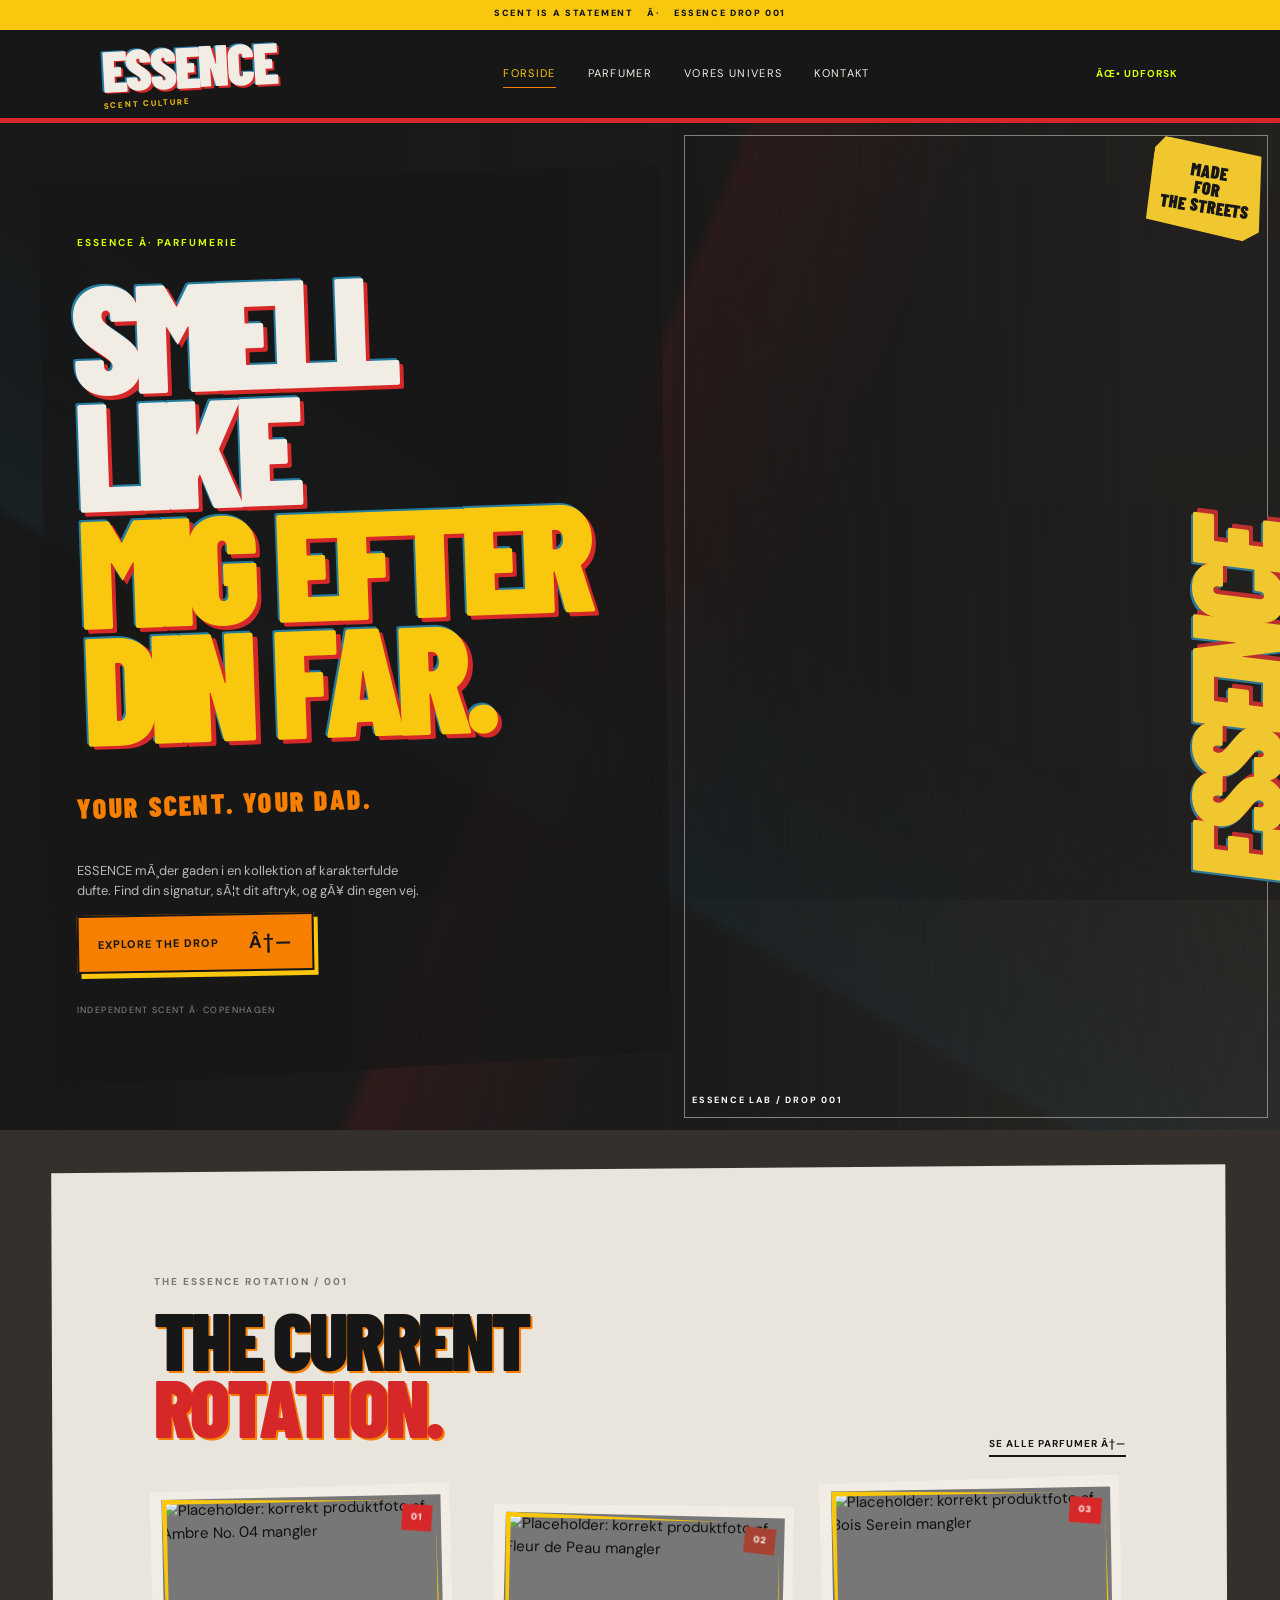
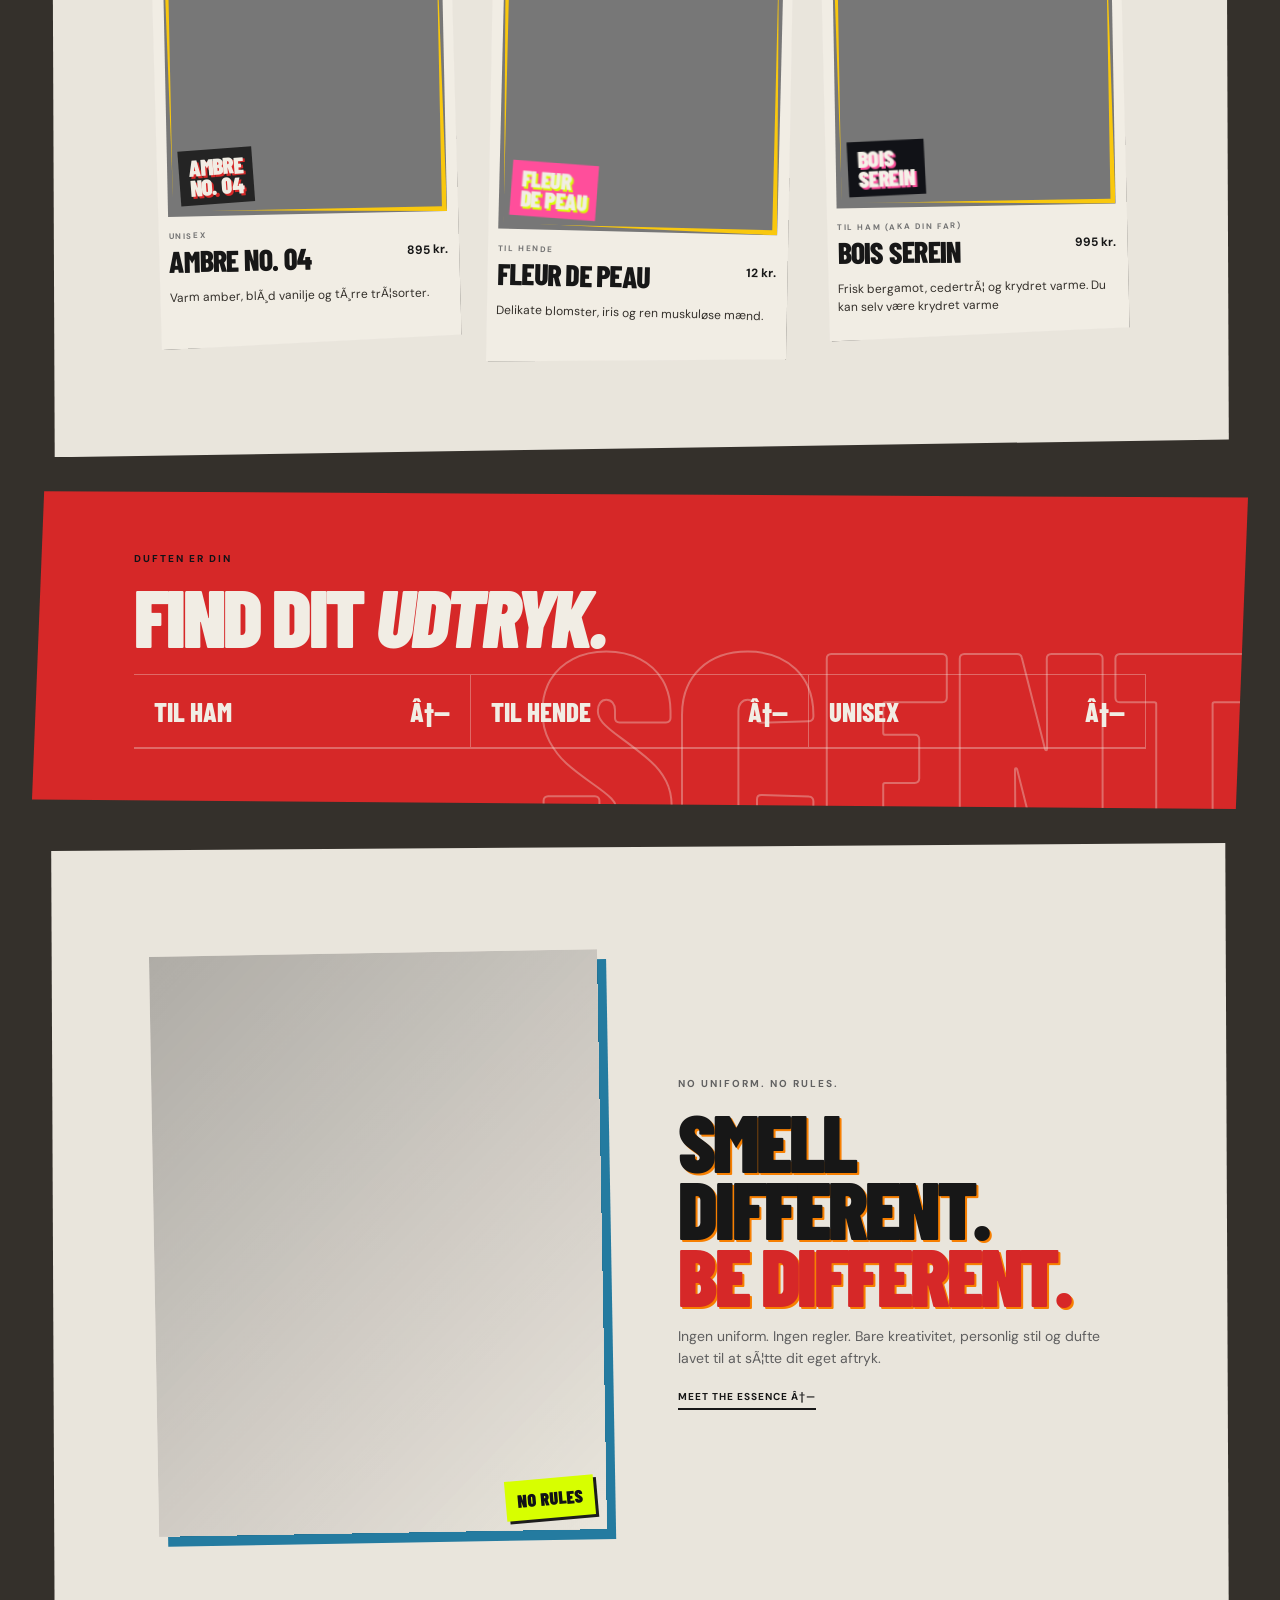
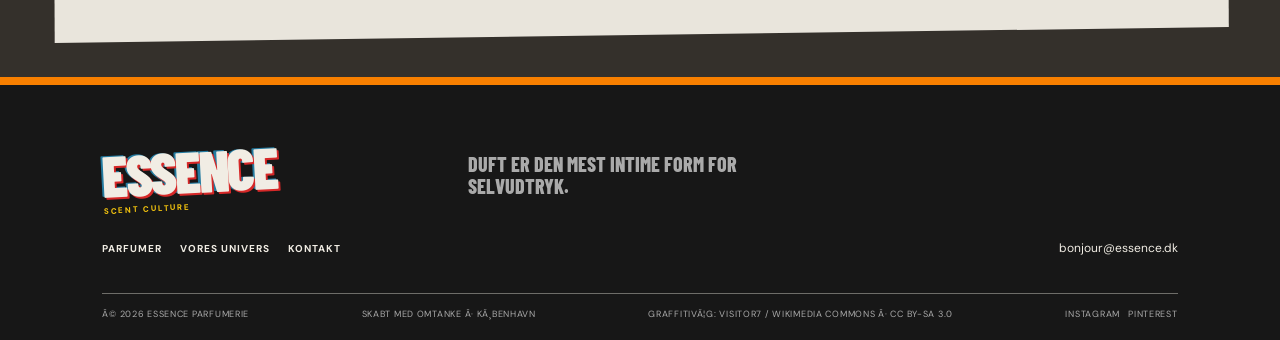
==== commit af5c6a78: "EN MASSE TING MED DIN FAR" ====
--- a/index.html
+++ b/index.html
@@ -5,7 +5,7 @@
     <meta name="viewport" content="width=device-width, initial-scale=1">
     <meta name="description" content="ESSENCE â€” nÃ¸je udvalgte nicheparfumer til enhver signatur.">
     <title>
-      Find din signaturduft | ESSENCE
+      Find din signaturduft | DIN FAR
     </title>
     <link rel="preconnect" href="https://fonts.googleapis.com">
     <link rel="preconnect" href="https://fonts.gstatic.com" crossorigin>
@@ -63,11 +63,11 @@
             SMELL LIKE
             <br>
             <span>
-              REBELLION.
+              MIG EFTER DIN FAR.
             </span>
           </h1>
           <p class="hero-kicker">
-            YOUR SCENT. YOUR STREET.
+            YOUR SCENT. YOUR DAD.
           </p>
           <p class="hero-description">
             ESSENCE mÃ¸der gaden i en kollektion af karakterfulde dufte. Find din signatur, sÃ¦t dit aftryk, og gÃ¥ din egen vej.
@@ -170,11 +170,11 @@
                 </h3>
               </div>
               <span>
-                1.095 kr.
+                12 kr.
               </span>
             </div>
             <p class="product-desc">
-              Delikate blomster, iris og ren musk.
+              Delikate blomster, iris og ren muskuløse mænd.
             </p>
           </article>
           <article class="product-card">
@@ -192,7 +192,7 @@
             <div class="product-meta">
               <div>
                 <p class="eyebrow">
-                  TIL HAM
+                  TIL HAM (aka din far)
                 </p>
                 <h3>
                   <a href="products.html#bois">
@@ -205,7 +205,7 @@
               </span>
             </div>
             <p class="product-desc">
-              Frisk bergamot, cedertrÃ¦ og krydret varme.
+              Frisk bergamot, cedertrÃ¦ og krydret varme. Du kan selv være krydret varme
             </p>
           </article>
         </div>
